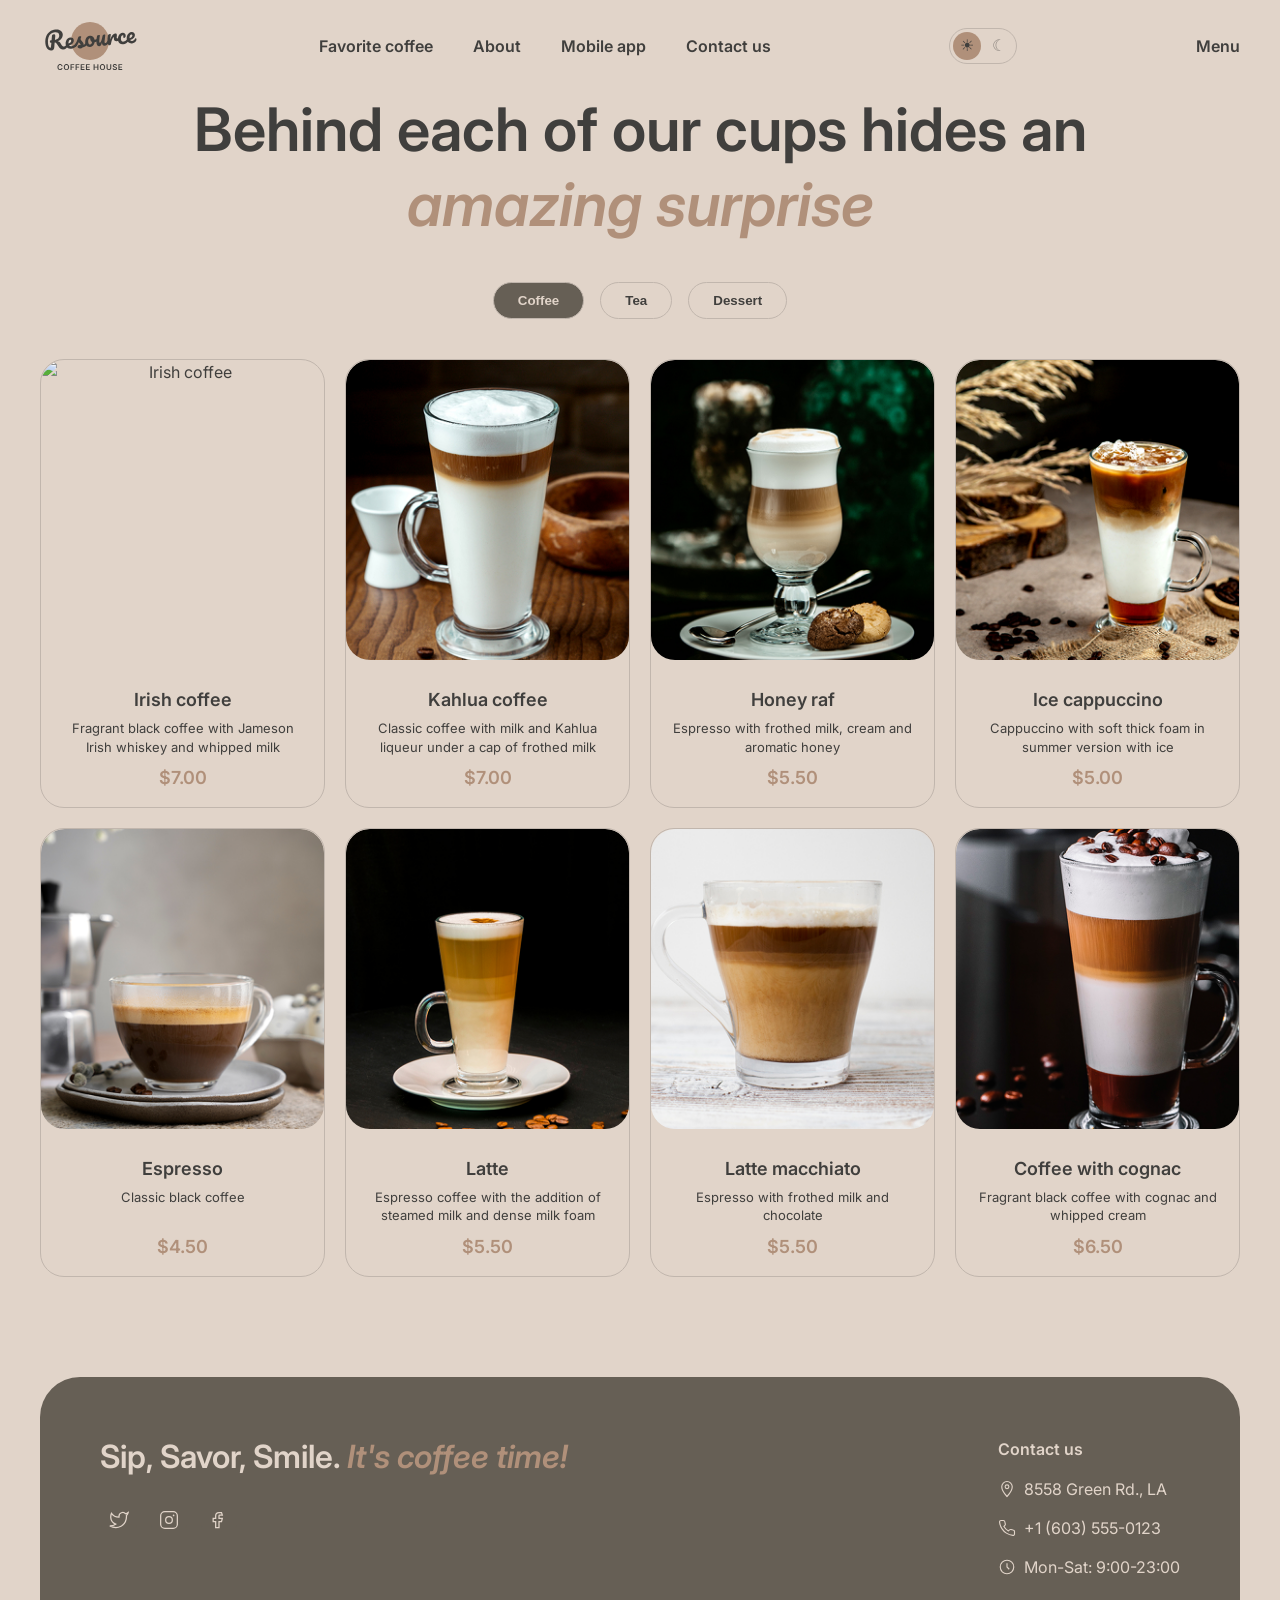
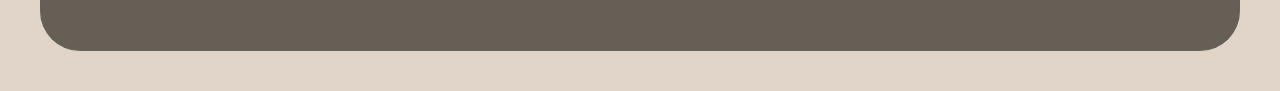
==== menu.html @ 2960105a "Merge 592c0f310e61af6509ffc678726baa3308b667ec into b49b0a0f280c17670490dbfba2416ad4f055081c" ====
<!DOCTYPE html>
<html lang="en">

<head>
    <meta charset="UTF-8">
    <meta name="viewport" content="width=device-width, initial-scale=1.0">
    <title>Coffee House | Menu</title>
    <link rel="preconnect" href="https://fonts.googleapis.com">
    <link rel="preconnect" href="https://fonts.gstatic.com" crossorigin>
    <link href="https://fonts.googleapis.com/css2?family=Inter:ital,wght@0,400;0,600;1,600&display=swap"
        rel="stylesheet">
    <link rel="stylesheet" href="css/style.css">
    <link rel="icon" href="assets/images/logo.svg" type="image/svg+xml">


</head>

<body>
    <header class="header">
    <a class="header__logo" href="index.html">
        <img class="logo logo--light" src="assets/images/logo.svg" alt="Coffee House logo" width="100" height="60">
        <img class="logo logo--dark" src="assets/images/logo-dark.svg" alt="Coffee House logo" width="100" height="60">
    </a>

        <nav class="header__nav" aria-label="Main navigation">
            <ul class="nav-list">
                <li><a href="index.html#favorite-coffee">Favorite coffee</a></li>
                <li><a href="index.html#about">About</a></li>
                <li><a href="index.html#mobile-app">Mobile app</a></li>
                <li><a href="#contact">Contact us</a></li>
            </ul>
        </nav>

    <button class="theme-switch" type="button" aria-label="Toggle theme">
        <span class="theme-switch__icon theme-switch__icon--light">&#9728;</span>
        <span class="theme-switch__icon theme-switch__icon--dark">&#9790;</span>
    </button>

        <a class="header__menu-link" href="menu.html">Menu</a>
        <button class="burger" type="button" aria-label="Open menu" aria-expanded="false">
            <span class="burger__line"></span>
            <span class="burger__line"></span>
        </button>
    </header>

                <main>
                    <section class="catalog">
                        <h1 class="section-title">Behind each of our cups hides an <em>amazing surprise</em></h1>
                
                        <nav class="catalog__categories" aria-label="Menu categories">
                            <ul class="catalog__categories-list">
                                <li><button class="catalog__category-btn catalog__category-btn--active" type="button"
                                        data-category="coffee" aria-pressed="true">Coffee</button></li>
                                <li><button class="catalog__category-btn" type="button" data-category="tea"
                                        aria-pressed="false">Tea</button></li>
                                <li><button class="catalog__category-btn" type="button" data-category="dessert"
                                        aria-pressed="false">Dessert</button></li>
                            </ul>
                        </nav>
                
                        <div class="catalog__grid is-collapsed" data-category="coffee">
                            <article class="catalog__card">
                                <img src="assets/images/bbdb6de375d8a88fd837459b2a22cb87ef45880e.jpg" alt="Irish coffee" width="300" height="300">
                                <div class="catalog__card-body">
                                    <h2 class="catalog__card-name">Irish coffee</h2>
                                    <p class="catalog__card-text">Fragrant black coffee with Jameson Irish whiskey and whipped milk</p>
                                    <p class="catalog__card-price">$7.00</p>
                                </div>
                            </article>
                            <article class="catalog__card">
                                <img src="assets/images/coffee-2.png" alt="Kahlua coffee" width="300" height="300">
                                <div class="catalog__card-body">
                                    <h2 class="catalog__card-name">Kahlua coffee</h2>
                                    <p class="catalog__card-text">Classic coffee with milk and Kahlua liqueur under a cap of frothed
                                        milk</p>
                                    <p class="catalog__card-price">$7.00</p>
                                </div>
                            </article>
                            <article class="catalog__card">
                                <img src="assets/images/coffee-3.png" alt="Honey raf" width="300" height="300">
                                <div class="catalog__card-body">
                                    <h2 class="catalog__card-name">Honey raf</h2>
                                    <p class="catalog__card-text">Espresso with frothed milk, cream and aromatic honey</p>
                                    <p class="catalog__card-price">$5.50</p>
                                </div>
                            </article>
                            <article class="catalog__card">
                                <img src="assets/images/coffee-4.png" alt="Ice cappuccino" width="300" height="300">
                                <div class="catalog__card-body">
                                    <h2 class="catalog__card-name">Ice cappuccino</h2>
                                    <p class="catalog__card-text">Cappuccino with soft thick foam in summer version with ice</p>
                                    <p class="catalog__card-price">$5.00</p>
                                </div>
                            </article>
                            <article class="catalog__card">
                                <img src="assets/images/coffee-5.png" alt="Espresso" width="300" height="300">
                                <div class="catalog__card-body">
                                    <h2 class="catalog__card-name">Espresso</h2>
                                    <p class="catalog__card-text">Classic black coffee</p>
                                    <p class="catalog__card-price">$4.50</p>
                                </div>
                            </article>
                            <article class="catalog__card">
                                <img src="assets/images/coffee-6.png" alt="Latte" width="300" height="300">
                                <div class="catalog__card-body">
                                    <h2 class="catalog__card-name">Latte</h2>
                                    <p class="catalog__card-text">Espresso coffee with the addition of steamed milk and dense milk foam
                                    </p>
                                    <p class="catalog__card-price">$5.50</p>
                                </div>
                            </article>
                            <article class="catalog__card">
                                <img src="assets/images/coffee-7.png" alt="Latte macchiato" width="300" height="300">
                                <div class="catalog__card-body">
                                    <h2 class="catalog__card-name">Latte macchiato</h2>
                                    <p class="catalog__card-text">Espresso with frothed milk and chocolate</p>
                                    <p class="catalog__card-price">$5.50</p>
                                </div>
                            </article>
                            <article class="catalog__card">
                                <img src="assets/images/coffee-8.png" alt="Coffee with cognac" width="300" height="300">
                                <div class="catalog__card-body">
                                    <h2 class="catalog__card-name">Coffee with cognac</h2>
                                    <p class="catalog__card-text">Fragrant black coffee with cognac and whipped cream</p>
                                    <p class="catalog__card-price">$6.50</p>
                                </div>
                            </article>
                        </div>
                
                        <div class="catalog__grid" data-category="tea" hidden>
                            <article class="catalog__card">
                                <img src="assets/images/tea-1.png" alt="Moroccan tea" width="300" height="300" loading="lazy">
                                <div class="catalog__card-body">
                                    <h2 class="catalog__card-name">Moroccan</h2>
                                    <p class="catalog__card-text">Fragrant black tea with the addition of tangerine, cinnamon, honey,
                                        lemon and mint</p>
                                    <p class="catalog__card-price">$4.50</p>
                                </div>
                            </article>
                            <article class="catalog__card">
                                <img src="assets/images/tea-2.png" alt="Ginger tea" width="300" height="300" loading="lazy">
                                <div class="catalog__card-body">
                                    <h2 class="catalog__card-name">Ginger</h2>
                                    <p class="catalog__card-text">Original black tea with fresh ginger, lemon and honey</p>
                                    <p class="catalog__card-price">$5.00</p>
                                </div>
                            </article>
                            <article class="catalog__card">
                                <img src="assets/images/tea-3.png" alt="Cranberry tea" width="300" height="300" loading="lazy">
                                <div class="catalog__card-body">
                                    <h2 class="catalog__card-name">Cranberry</h2>
                                    <p class="catalog__card-text">Invigorating black tea with cranberry and honey</p>
                                    <p class="catalog__card-price">$5.00</p>
                                </div>
                            </article>
                            <article class="catalog__card">
                                <img src="assets/images/tea-4.png" alt="Sea buckthorn tea" width="300" height="300" loading="lazy">
                                <div class="catalog__card-body">
                                    <h2 class="catalog__card-name">Sea buckthorn</h2>
                                    <p class="catalog__card-text">Toning sweet black tea with sea buckthorn, fresh thyme and cinnamon
                                    </p>
                                    <p class="catalog__card-price">$5.50</p>
                                </div>
                            </article>
                        </div>
                
                        <div class="catalog__grid is-collapsed" data-category="dessert" hidden>
                            <article class="catalog__card">
                                <img src="assets/images/dessert-1.png" alt="Marble cheesecake" width="300" height="300"
                                    loading="lazy">
                                <div class="catalog__card-body">
                                    <h2 class="catalog__card-name">Marble cheesecake</h2>
                                    <p class="catalog__card-text">Philadelphia cheese with lemon zest on a light sponge cake and red
                                        currant jam</p>
                                    <p class="catalog__card-price">$3.50</p>
                                </div>
                            </article>
                            <article class="catalog__card">
                                <img src="assets/images/dessert-2.png" alt="Red velvet cake" width="300" height="300"
                                    loading="lazy">
                                <div class="catalog__card-body">
                                    <h2 class="catalog__card-name">Red velvet</h2>
                                    <p class="catalog__card-text">Layer cake with cream cheese frosting</p>
                                    <p class="catalog__card-price">$4.00</p>
                                </div>
                            </article>
                            <article class="catalog__card">
                                <img src="assets/images/dessert-3.png" alt="Cheesecakes with berries" width="300" height="300"
                                    loading="lazy">
                                <div class="catalog__card-body">
                                    <h2 class="catalog__card-name">Cheesecakes</h2>
                                    <p class="catalog__card-text">Soft cottage cheese pancakes with sour cream and fresh berries and
                                        sprinkled with powdered sugar</p>
                                    <p class="catalog__card-price">$4.50</p>
                                </div>
                            </article>
                            <article class="catalog__card">
                                <img src="assets/images/dessert-4.png" alt="Creme brulee" width="300" height="300" loading="lazy">
                                <div class="catalog__card-body">
                                    <h2 class="catalog__card-name">Creme brulee</h2>
                                    <p class="catalog__card-text">Delicate creamy dessert in a caramel basket with wild berries</p>
                                    <p class="catalog__card-price">$4.00</p>
                                </div>
                            </article>
                            <article class="catalog__card">
                                <img src="assets/images/dessert-5.png" alt="Pancakes with strawberries" width="300" height="300"
                                    loading="lazy">
                                <div class="catalog__card-body">
                                    <h2 class="catalog__card-name">Pancakes</h2>
                                    <p class="catalog__card-text">Tender pancakes with strawberry jam and fresh strawberries</p>
                                    <p class="catalog__card-price">$4.50</p>
                                </div>
                            </article>
                            <article class="catalog__card">
                                <img src="assets/images/dessert-6.png" alt="Honey cake" width="300" height="300" loading="lazy">
                                <div class="catalog__card-body">
                                    <h2 class="catalog__card-name">Honey cake</h2>
                                    <p class="catalog__card-text">Classic honey cake with delicate custard</p>
                                    <p class="catalog__card-price">$4.50</p>
                                </div>
                            </article>
                            <article class="catalog__card">
                                <img src="assets/images/dessert-7.png" alt="Chocolate cake" width="300" height="300"
                                    loading="lazy">
                                <div class="catalog__card-body">
                                    <h2 class="catalog__card-name">Chocolate cake</h2>
                                    <p class="catalog__card-text">Cake with hot chocolate filling and nuts with dried apricots</p>
                                    <p class="catalog__card-price">$5.50</p>
                                </div>
                            </article>
                            <article class="catalog__card">
                                <img src="assets/images/dessert-8.png" alt="Black forest cake" width="300" height="300"
                                    loading="lazy">
                                <div class="catalog__card-body">
                                    <h2 class="catalog__card-name">Black forest</h2>
                                    <p class="catalog__card-text">A combination of thin sponge cake with cherry jam and light chocolate
                                        mousse</p>
                                    <p class="catalog__card-price">$6.50</p>
                                </div>
                            </article>
                        </div>
                
                        <button class="catalog__more" type="button" aria-label="Load more">
                            <svg width="20" height="20" viewBox="0 0 24 24" fill="none" stroke="currentColor" stroke-width="1.5"
                                stroke-linecap="round" stroke-linejoin="round" aria-hidden="true">
                                <path d="M20 12a8 8 0 1 1-2.6-5.9" />
                                <path d="M20 4v5h-5" />
                            </svg>
                        </button>
                    </section>
                </main>
            <footer class="footer" id="contact">
                <div class="footer__slogan">
                    <p class="footer__title">Sip, Savor, Smile. <em>It's coffee time!</em></p>
                    <ul class="footer__socials">
                        <li>
                            <a href="https://twitter.com" target="_blank" rel="noopener" aria-label="Twitter">
                                <svg width="20" height="20" viewBox="0 0 24 24" fill="none" stroke="currentColor" stroke-width="1.5"
                                    aria-hidden="true">
                                    <path
                                        d="M23 3a10.9 10.9 0 0 1-3.14 1.53 4.48 4.48 0 0 0-7.86 3v1A10.66 10.66 0 0 1 3 4s-4 9 5 13a11.64 11.64 0 0 1-7 2c9 5 20 0 20-11.5a4.5 4.5 0 0 0-.08-.83A7.72 7.72 0 0 0 23 3z" />
                                </svg>
                            </a>
                        </li>
                        <li>
                            <a href="https://instagram.com" target="_blank" rel="noopener" aria-label="Instagram">
                                <svg width="20" height="20" viewBox="0 0 24 24" fill="none" stroke="currentColor" stroke-width="1.5"
                                    aria-hidden="true">
                                    <rect x="2" y="2" width="20" height="20" rx="5" />
                                    <circle cx="12" cy="12" r="4" />
                                    <circle cx="17.5" cy="6.5" r="1" fill="currentColor" stroke="none" />
                                </svg>
                            </a>
                        </li>
                        <li>
                            <a href="https://facebook.com" target="_blank" rel="noopener" aria-label="Facebook">
                                <svg width="20" height="20" viewBox="0 0 24 24" fill="none" stroke="currentColor" stroke-width="1.5"
                                    aria-hidden="true">
                                    <path d="M15 3h-3a4 4 0 0 0-4 4v3H5v4h3v7h4v-7h3l1-4h-4V7a1 1 0 0 1 1-1h3z" />
                                </svg>
                            </a>
                        </li>
                    </ul>
                </div>
                <div class="footer__contacts">
                    <h2 class="footer__heading">Contact us</h2>
                    <ul>
                        <li>
                            <a href="https://maps.google.com/?q=8558+Green+Rd,+LA" target="_blank" rel="noopener">
                                <svg width="18" height="18" viewBox="0 0 24 24" fill="none" stroke="currentColor" stroke-width="1.5"
                                    aria-hidden="true">
                                    <path d="M12 22s7-7.5 7-13a7 7 0 0 0-14 0c0 5.5 7 13 7 13z" />
                                    <circle cx="12" cy="9" r="2.5" />
                                </svg>
                                8558 Green Rd., LA
                            </a>
                        </li>
                        <li>
                            <a href="tel:+16035550123">
                                <svg width="18" height="18" viewBox="0 0 24 24" fill="none" stroke="currentColor" stroke-width="1.5"
                                    aria-hidden="true">
                                    <path
                                        d="M22 16.9v3a2 2 0 0 1-2.2 2 19.8 19.8 0 0 1-8.6-3.1 19.5 19.5 0 0 1-6-6 19.8 19.8 0 0 1-3.1-8.6A2 2 0 0 1 4.1 2h3a2 2 0 0 1 2 1.7c.1.9.3 1.8.6 2.7a2 2 0 0 1-.5 2.1L7.9 9.9a16 16 0 0 0 6 6l1.4-1.3a2 2 0 0 1 2.1-.5c.9.3 1.8.5 2.7.6a2 2 0 0 1 1.9 2.2z" />
                                </svg>
                                +1 (603) 555-0123
                            </a>
                        </li>
                        <li class="footer__hours">
                            <svg width="18" height="18" viewBox="0 0 24 24" fill="none" stroke="currentColor" stroke-width="1.5"
                                aria-hidden="true">
                                <circle cx="12" cy="12" r="9" />
                                <path d="M12 7v5l3 3" />
                            </svg>
                            Mon-Sat: 9:00-23:00
                        </li>
                    </ul>
                </div>
            </footer>
        
    <script src="js/script.js"></script>
</body>

</html>
---- css/style.css ----
:root {
    --color-text-primary: #403f3d;
    --color-text-inverse: #e1d4c9;
    --color-text-accent: #b0907a;

    --color-bg-page: #e1d4c9;
    --color-bg-container: #665f55;
    --color-bg-overlay: rgba(64, 63, 61, 0.8);

    --color-border-primary: #c1b6ad;
    --color-border-inverse: #665f55;
}

[data-theme="dark"] {
    --color-text-primary: #e1d4c9;
    --color-text-inverse: #e1d4c9;
    --color-text-accent: #b0907a;

    --color-bg-page: #292826;
    --color-bg-container: #403f3d;
    --color-bg-overlay: rgba(41, 40, 38, 0.8);

    --color-border-primary: #665f55;
    --color-border-inverse: #c1b6ad;
}

html {
    scroll-behavior: smooth;
}

* {
    transition: background-color 0.3s ease, color 0.3s ease, border-color 0.3s ease;
}

body {
    margin: 0;
    background-color: var(--color-bg-page);
    color: var(--color-text-primary);
    font-family: "Inter", sans-serif;
    font-size: 16px;
    font-weight: 400;
    line-height: 1.5;
}
img {
    display: block;
    max-width: 100%;
}

a {
    color: inherit;
    text-decoration: none;
}

ul {
    margin: 0;
    padding: 0;
    list-style: none;
}

.header {
    display: flex;
    align-items: center;
    justify-content: space-between;
    gap: 24px;
    padding: 16px 40px;
}

.nav-list {
    display: flex;
    gap: 40px;
}

.nav-list a,
.header__menu-link {
    font-weight: 600;
    line-height: 1.5;
}

.nav-list a:hover,
.header__menu-link:hover {
    color: var(--color-text-accent);
}

.theme-switch {
    display: flex;
    align-items: center;
    gap: 4px;
    height: 36px;
    padding: 3px;
    border: 1px solid var(--color-border-primary);
    border-radius: 40px;
    background: transparent;
    color: var(--color-text-primary);
    cursor: pointer;
}

.theme-switch__icon {
    display: flex;
    align-items: center;
    justify-content: center;
    width: 28px;
    height: 28px;
    border-radius: 50%;
    font-size: 16px;
    line-height: 1;
    opacity: 0.5;
}

:root:not([data-theme="dark"]) .theme-switch__icon--light,
[data-theme="dark"] .theme-switch__icon--dark {
    background-color: var(--color-text-accent);
    opacity: 1;
}

.logo--dark {
    display: none;
}

[data-theme="dark"] .logo--light {
    display: none;
}

[data-theme="dark"] .logo--dark {
    display: block;
}

main {
    padding: 0 40px;
}

section {
    margin-bottom: 100px;
}

em {
    font-style: italic;
    color: var(--color-text-accent);
}

.button {
    display: inline-flex;
    padding: 12px 32px;
    border: 1px solid var(--color-bg-container);
    border-radius: 40px;
    background-color: var(--color-bg-container);
    color: var(--color-text-inverse);
    font-weight: 600;
}

.section-title {
    margin: 0 0 40px;
    font-size: 60px;
    font-weight: 600;
    line-height: 1.25;
    text-align: center;
}

.hero {
    display: flex;
    flex-direction: column;
    align-items: flex-start;
    gap: 24px;
    padding: 120px 60px;
    border-radius: 40px;
    background: linear-gradient(rgba(41, 40, 38, 0.5), rgba(41, 40, 38, 0.5)),
        url("../assets/images/img-hero.jpg") center / cover;
    color: var(--color-text-inverse);
}

.hero__title {
    max-width: 640px;
    margin: 0;
    font-size: 72px;
    font-weight: 600;
    line-height: 1.05;
}

.hero__text {
    max-width: 560px;
    margin: 0;
}

.slider {
    display: flex;
    align-items: center;
    justify-content: space-between;
}

.slider__slide {
    display: flex;
    flex-direction: column;
    align-items: center;
    gap: 12px;
    max-width: 420px;
    text-align: center;
}

.slider__slide img {
    width: 300px;
    height: auto;
}

.slider__name {
    margin: 0;
    font-size: 24px;
    font-weight: 600;
}

.slider__text,
.slider__price {
    margin: 0;
}

.slider__price {
    font-weight: 600;
}

.slider__btn {
    width: 48px;
    height: 48px;
    border: 1px solid var(--color-border-inverse);
    border-radius: 50%;
    background: transparent;
    color: inherit;
    font-size: 24px;
    cursor: pointer;
}

.slider__dots {
    display: flex;
    justify-content: center;
    gap: 8px;
    margin-top: 24px;
}

.slider__dot {
    width: 40px;
    height: 4px;
    background-color: var(--color-border-primary);
}

.slider__dot--active {
    background-color: var(--color-border-inverse);
}

.about__title {
    margin: 0 0 40px;
    font-size: 40px;
    font-weight: 600;
    line-height: 1.25;
}

.about__gallery {
    display: grid;
    grid-template-columns: repeat(2, 1fr);
    gap: 20px;
}

.about__gallery img {
    width: 100%;
    height: 300px;
    border-radius: 24px;
    object-fit: cover;
}

.app {
    display: flex;
    align-items: center;
    justify-content: space-between;
    gap: 40px;
}

.app__title {
    margin: 0 0 24px;
    font-size: 60px;
    font-weight: 600;
    line-height: 1.25;
}

.app__text {
    margin: 0 0 24px;
}

.app__buttons {
    display: flex;
    gap: 16px;
}

.app__image {
    width: 50%;
    max-width: 500px;
    height: auto;
}

.footer {
    display: flex;
    justify-content: space-between;
    gap: 40px;
    margin: 0 40px 40px;
    padding: 60px;
    border-radius: 40px;
    background-color: var(--color-bg-container);
    color: var(--color-text-inverse);
}

.footer__title {
    margin: 0;
    font-size: 32px;
    font-weight: 600;
    line-height: 1.25;
}

.footer__heading {
    margin: 0 0 16px;
    font-size: 16px;
    font-weight: 600;
}

.footer li {
    margin-bottom: 8px;
}
.catalog__categories-list {
    display: flex;
    gap: 16px;
    margin-bottom: 40px;
    justify-content: center;
}

.catalog__category-btn {
    padding: 10px 24px;
    border: 1px solid var(--color-border-primary);
    border-radius: 40px;
    background: transparent;
    color: inherit;
    font-weight: 600;
    cursor: pointer;
}

.catalog__category-btn--active {
    background-color: var(--color-bg-container);
    color: var(--color-text-inverse);
}

.catalog__grid {
    display: grid;
    grid-template-columns: repeat(3, 1fr);
    gap: 24px;
}

.catalog__card {
    text-align: center;
}

.catalog__card img {
    border-radius: 24px;
    margin: 0 auto 12px;
}

.catalog__card-name {
    margin: 0 0 8px;
    font-size: 20px;
    font-weight: 600;
}

.catalog__card-price {
    margin: 0;
    font-weight: 600;
    color: var(--color-text-accent);
}

.burger {
    display: none;
    flex-direction: column;
    justify-content: center;
    gap: 8px;
    width: 44px;
    height: 44px;
    padding: 10px;
    border: none;
    background: transparent;
    cursor: pointer;
}

.burger__line {
    display: block;
    height: 2px;
    border-radius: 2px;
    background-color: var(--color-text-primary);
}

.catalog .section-title {
    max-width: 900px;
    margin: 0 auto 40px;
}

.catalog__category-btn {
    transition: background-color 0.3s ease, color 0.3s ease, border-color 0.3s ease;
}

.catalog__category-btn:hover {
    border-color: var(--color-text-accent);
    color: var(--color-text-accent);
}

.catalog__category-btn--active:hover {
    color: var(--color-text-inverse);
}

.catalog__grid {
    display: grid;
    grid-template-columns: repeat(4, 1fr);
    gap: 20px;
}

.catalog__grid[hidden] {
    display: none;
}

.catalog__card {
    display: flex;
    flex-direction: column;
    overflow: hidden;
    border: 1px solid var(--color-border-primary);
    border-radius: 24px;
    transition: border-color 0.3s ease;
}

.catalog__card:hover {
    border-color: var(--color-text-accent);
}

.catalog__card img {
    width: 100%;
    aspect-ratio: 1 / 1;
    object-fit: cover;
    border-radius: 24px;
    transition: transform 0.3s ease;
}

.catalog__card:hover img {
    transform: scale(1.05);
}

.catalog__card-body {
    display: flex;
    flex: 1;
    flex-direction: column;
    gap: 8px;
    padding: 16px;
}

.catalog__card-name {
    margin: 0;
    font-size: 18px;
    font-weight: 600;
    line-height: 1.3;
}

.catalog__card-text {
    flex: 1;
    margin: 0;
    font-size: 13px;
    line-height: 1.4;
}

.catalog__card-price {
    margin: 0;
    font-size: 18px;
    font-weight: 600;
}

.catalog__more {
    display: none;
    align-items: center;
    justify-content: center;
    width: 44px;
    height: 44px;
    margin: 32px auto 0;
    border: 1px solid var(--color-border-primary);
    border-radius: 50%;
    background: transparent;
    color: inherit;
    cursor: pointer;
    transition: background-color 0.3s ease, color 0.3s ease, border-color 0.3s ease;
}

.catalog__more:hover {
    background-color: var(--color-bg-container);
    color: var(--color-text-inverse);
}

.button:hover {
    border-color: var(--color-text-accent);
    background-color: var(--color-text-accent);
    color: #292826;
}

.slider__btn:hover {
    background-color: var(--color-bg-container);
    color: var(--color-text-inverse);
}

.theme-switch:hover {
    border-color: var(--color-text-accent);
}

.burger:hover .burger__line {
    background-color: var(--color-text-accent);
}

.footer a:hover {
    color: var(--color-text-accent);
}

.about__gallery img {
    transition: filter 0.3s ease;
}

.about__gallery img:hover {
    filter: brightness(1.1);
}

a:focus-visible,
button:focus-visible {
    outline: 2px solid var(--color-text-accent);
    outline-offset: 2px;
}

@media (max-width: 1024px) {
     .header {
        padding: 16px 24px;
    }
    .nav-list {
        gap: 24px;
    }
    main {
        padding: 0 24px;
    }
    .hero {
        padding: 80px 32px;
    }
    .hero__title {
        font-size: 48px;
    }
    .slider {
        flex-wrap: wrap;
        justify-content: center;
    }
    .about__gallery {
        grid-template-columns: 1fr;
    }
    .app {
        flex-direction: column;
        text-align: center;
    }
    .app__image {
        width: 100%;
    }
    .footer {
        flex-direction: column;
        margin: 0 24px 24px;
        padding: 40px;
    }
    .catalog__grid {
        grid-template-columns: repeat(2, 1fr);
    }
}

@media (max-width: 768px) {
    .header__nav,
    .header__menu-link {
        display: none;
    }
    .theme-switch {
        margin-left: auto;
    }
    .burger {
        display: flex;
    }
}

@media (max-width: 480px) {
    .header {
        justify-content: space-between;
    }
    .hero__title {
        font-size: 32px;
    }
    .section-title {
        font-size: 36px;
    }
    .about__title {
        font-size: 28px;
    }
    .app__title {
        font-size: 36px;
    }
    .app__buttons {
        flex-direction: column;
    }
    .catalog__grid {
        grid-template-columns: 1fr;
    }
    .catalog__categories-list {
        flex-wrap: wrap;
    }
}

@media (max-width: 900px) {
    .catalog__grid {
        grid-template-columns: repeat(2, 1fr);
    }
}

@media (max-width: 768px) {
    .catalog__grid.is-collapsed .catalog__card:nth-child(n + 5) {
        display: none;
    }
    .catalog__more:not([hidden]) {
        display: flex;
    }
}

@media (max-width: 480px) {
    .catalog__grid {
        grid-template-columns: 1fr;
    }
}

.footer li {
    margin-bottom: 12px;
}

.footer a {
    display: inline-flex;
    align-items: center;
    gap: 8px;
}

.footer__hours {
    display: flex;
    align-items: center;
    gap: 8px;
}

.footer__socials {
    display: flex;
    gap: 12px;
    margin-top: 24px;
}

.footer__socials a {
    display: flex;
    align-items: center;
    justify-content: center;
    width: 36px;
    height: 36px;
    border: 1px solid var(--color-border-inverse);
    border-radius: 50%;
}

.footer__socials a:hover {
    border-color: var(--color-text-accent);
    color: var(--color-text-accent);
}
.footer a:hover {
    color: var(--color-text-accent);
}
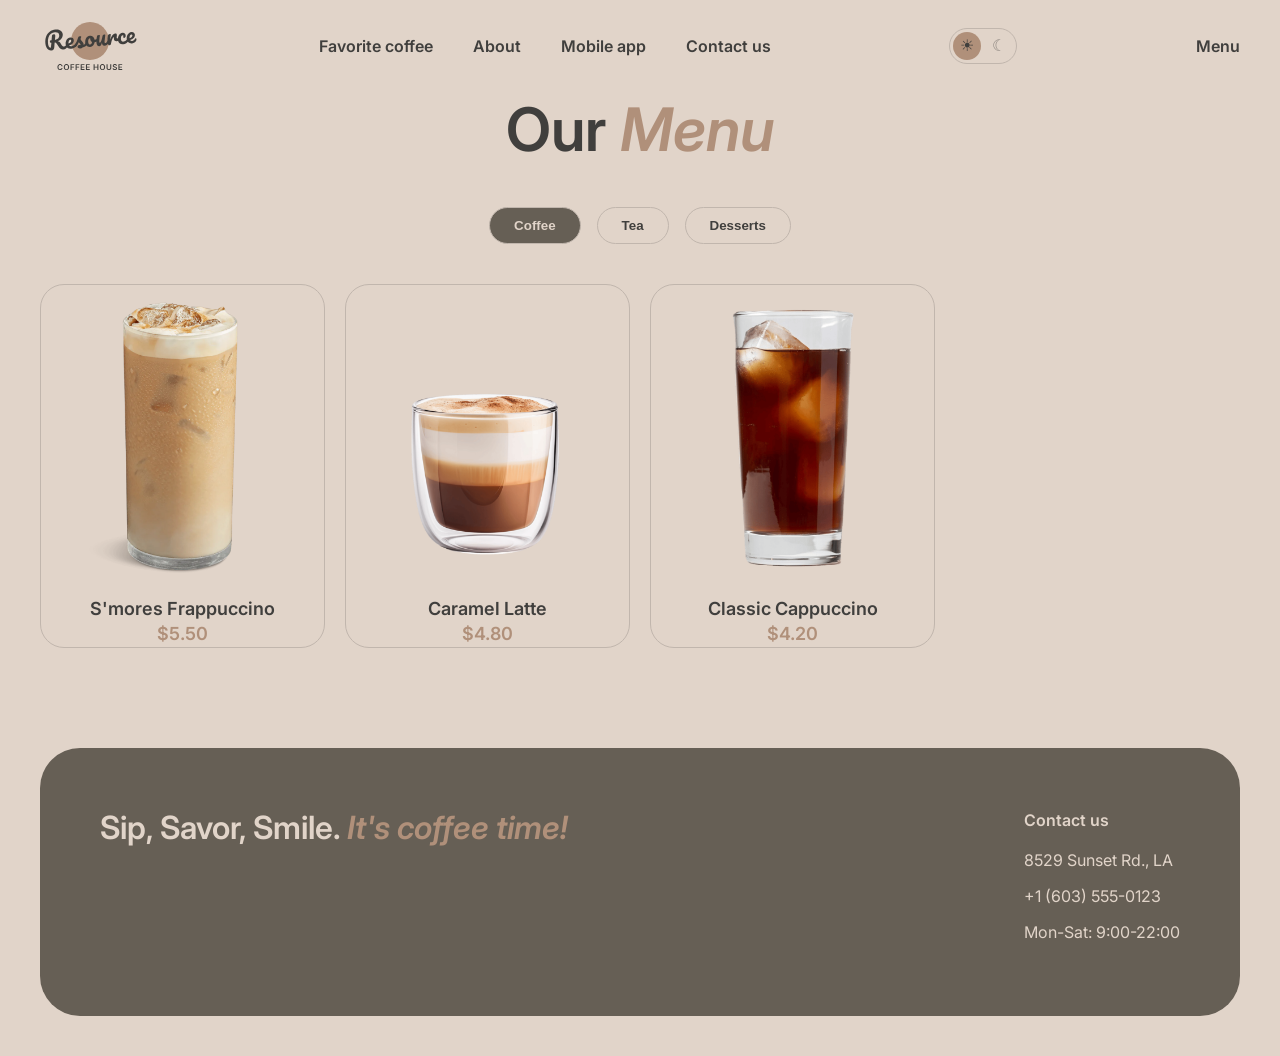
==== commit e62bc646: "fix: correct heading hierarchy and remove duplicate script" ====
--- a/menu.html
+++ b/menu.html
@@ -27,7 +27,7 @@
                 <li><a href="index.html#favorite-coffee">Favorite coffee</a></li>
                 <li><a href="index.html#about">About</a></li>
                 <li><a href="index.html#mobile-app">Mobile app</a></li>
-                <li><a href="#contact">Contact us</a></li>
+                <li><a href="index.html#contact">Contact us</a></li>
             </ul>
         </nav>
 
@@ -37,285 +37,54 @@
     </button>
 
         <a class="header__menu-link" href="menu.html">Menu</a>
-        <button class="burger" type="button" aria-label="Open menu" aria-expanded="false">
-            <span class="burger__line"></span>
-            <span class="burger__line"></span>
-        </button>
     </header>
 
-                <main>
-                    <section class="catalog">
-                        <h1 class="section-title">Behind each of our cups hides an <em>amazing surprise</em></h1>
-                
-                        <nav class="catalog__categories" aria-label="Menu categories">
-                            <ul class="catalog__categories-list">
-                                <li><button class="catalog__category-btn catalog__category-btn--active" type="button"
-                                        data-category="coffee" aria-pressed="true">Coffee</button></li>
-                                <li><button class="catalog__category-btn" type="button" data-category="tea"
-                                        aria-pressed="false">Tea</button></li>
-                                <li><button class="catalog__category-btn" type="button" data-category="dessert"
-                                        aria-pressed="false">Dessert</button></li>
-                            </ul>
-                        </nav>
-                
-                        <div class="catalog__grid is-collapsed" data-category="coffee">
-                            <article class="catalog__card">
-                                <img src="assets/images/bbdb6de375d8a88fd837459b2a22cb87ef45880e.jpg" alt="Irish coffee" width="300" height="300">
-                                <div class="catalog__card-body">
-                                    <h2 class="catalog__card-name">Irish coffee</h2>
-                                    <p class="catalog__card-text">Fragrant black coffee with Jameson Irish whiskey and whipped milk</p>
-                                    <p class="catalog__card-price">$7.00</p>
-                                </div>
-                            </article>
-                            <article class="catalog__card">
-                                <img src="assets/images/coffee-2.png" alt="Kahlua coffee" width="300" height="300">
-                                <div class="catalog__card-body">
-                                    <h2 class="catalog__card-name">Kahlua coffee</h2>
-                                    <p class="catalog__card-text">Classic coffee with milk and Kahlua liqueur under a cap of frothed
-                                        milk</p>
-                                    <p class="catalog__card-price">$7.00</p>
-                                </div>
-                            </article>
-                            <article class="catalog__card">
-                                <img src="assets/images/coffee-3.png" alt="Honey raf" width="300" height="300">
-                                <div class="catalog__card-body">
-                                    <h2 class="catalog__card-name">Honey raf</h2>
-                                    <p class="catalog__card-text">Espresso with frothed milk, cream and aromatic honey</p>
-                                    <p class="catalog__card-price">$5.50</p>
-                                </div>
-                            </article>
-                            <article class="catalog__card">
-                                <img src="assets/images/coffee-4.png" alt="Ice cappuccino" width="300" height="300">
-                                <div class="catalog__card-body">
-                                    <h2 class="catalog__card-name">Ice cappuccino</h2>
-                                    <p class="catalog__card-text">Cappuccino with soft thick foam in summer version with ice</p>
-                                    <p class="catalog__card-price">$5.00</p>
-                                </div>
-                            </article>
-                            <article class="catalog__card">
-                                <img src="assets/images/coffee-5.png" alt="Espresso" width="300" height="300">
-                                <div class="catalog__card-body">
-                                    <h2 class="catalog__card-name">Espresso</h2>
-                                    <p class="catalog__card-text">Classic black coffee</p>
-                                    <p class="catalog__card-price">$4.50</p>
-                                </div>
-                            </article>
-                            <article class="catalog__card">
-                                <img src="assets/images/coffee-6.png" alt="Latte" width="300" height="300">
-                                <div class="catalog__card-body">
-                                    <h2 class="catalog__card-name">Latte</h2>
-                                    <p class="catalog__card-text">Espresso coffee with the addition of steamed milk and dense milk foam
-                                    </p>
-                                    <p class="catalog__card-price">$5.50</p>
-                                </div>
-                            </article>
-                            <article class="catalog__card">
-                                <img src="assets/images/coffee-7.png" alt="Latte macchiato" width="300" height="300">
-                                <div class="catalog__card-body">
-                                    <h2 class="catalog__card-name">Latte macchiato</h2>
-                                    <p class="catalog__card-text">Espresso with frothed milk and chocolate</p>
-                                    <p class="catalog__card-price">$5.50</p>
-                                </div>
-                            </article>
-                            <article class="catalog__card">
-                                <img src="assets/images/coffee-8.png" alt="Coffee with cognac" width="300" height="300">
-                                <div class="catalog__card-body">
-                                    <h2 class="catalog__card-name">Coffee with cognac</h2>
-                                    <p class="catalog__card-text">Fragrant black coffee with cognac and whipped cream</p>
-                                    <p class="catalog__card-price">$6.50</p>
-                                </div>
-                            </article>
-                        </div>
-                
-                        <div class="catalog__grid" data-category="tea" hidden>
-                            <article class="catalog__card">
-                                <img src="assets/images/tea-1.png" alt="Moroccan tea" width="300" height="300" loading="lazy">
-                                <div class="catalog__card-body">
-                                    <h2 class="catalog__card-name">Moroccan</h2>
-                                    <p class="catalog__card-text">Fragrant black tea with the addition of tangerine, cinnamon, honey,
-                                        lemon and mint</p>
-                                    <p class="catalog__card-price">$4.50</p>
-                                </div>
-                            </article>
-                            <article class="catalog__card">
-                                <img src="assets/images/tea-2.png" alt="Ginger tea" width="300" height="300" loading="lazy">
-                                <div class="catalog__card-body">
-                                    <h2 class="catalog__card-name">Ginger</h2>
-                                    <p class="catalog__card-text">Original black tea with fresh ginger, lemon and honey</p>
-                                    <p class="catalog__card-price">$5.00</p>
-                                </div>
-                            </article>
-                            <article class="catalog__card">
-                                <img src="assets/images/tea-3.png" alt="Cranberry tea" width="300" height="300" loading="lazy">
-                                <div class="catalog__card-body">
-                                    <h2 class="catalog__card-name">Cranberry</h2>
-                                    <p class="catalog__card-text">Invigorating black tea with cranberry and honey</p>
-                                    <p class="catalog__card-price">$5.00</p>
-                                </div>
-                            </article>
-                            <article class="catalog__card">
-                                <img src="assets/images/tea-4.png" alt="Sea buckthorn tea" width="300" height="300" loading="lazy">
-                                <div class="catalog__card-body">
-                                    <h2 class="catalog__card-name">Sea buckthorn</h2>
-                                    <p class="catalog__card-text">Toning sweet black tea with sea buckthorn, fresh thyme and cinnamon
-                                    </p>
-                                    <p class="catalog__card-price">$5.50</p>
-                                </div>
-                            </article>
-                        </div>
-                
-                        <div class="catalog__grid is-collapsed" data-category="dessert" hidden>
-                            <article class="catalog__card">
-                                <img src="assets/images/dessert-1.png" alt="Marble cheesecake" width="300" height="300"
-                                    loading="lazy">
-                                <div class="catalog__card-body">
-                                    <h2 class="catalog__card-name">Marble cheesecake</h2>
-                                    <p class="catalog__card-text">Philadelphia cheese with lemon zest on a light sponge cake and red
-                                        currant jam</p>
-                                    <p class="catalog__card-price">$3.50</p>
-                                </div>
-                            </article>
-                            <article class="catalog__card">
-                                <img src="assets/images/dessert-2.png" alt="Red velvet cake" width="300" height="300"
-                                    loading="lazy">
-                                <div class="catalog__card-body">
-                                    <h2 class="catalog__card-name">Red velvet</h2>
-                                    <p class="catalog__card-text">Layer cake with cream cheese frosting</p>
-                                    <p class="catalog__card-price">$4.00</p>
-                                </div>
-                            </article>
-                            <article class="catalog__card">
-                                <img src="assets/images/dessert-3.png" alt="Cheesecakes with berries" width="300" height="300"
-                                    loading="lazy">
-                                <div class="catalog__card-body">
-                                    <h2 class="catalog__card-name">Cheesecakes</h2>
-                                    <p class="catalog__card-text">Soft cottage cheese pancakes with sour cream and fresh berries and
-                                        sprinkled with powdered sugar</p>
-                                    <p class="catalog__card-price">$4.50</p>
-                                </div>
-                            </article>
-                            <article class="catalog__card">
-                                <img src="assets/images/dessert-4.png" alt="Creme brulee" width="300" height="300" loading="lazy">
-                                <div class="catalog__card-body">
-                                    <h2 class="catalog__card-name">Creme brulee</h2>
-                                    <p class="catalog__card-text">Delicate creamy dessert in a caramel basket with wild berries</p>
-                                    <p class="catalog__card-price">$4.00</p>
-                                </div>
-                            </article>
-                            <article class="catalog__card">
-                                <img src="assets/images/dessert-5.png" alt="Pancakes with strawberries" width="300" height="300"
-                                    loading="lazy">
-                                <div class="catalog__card-body">
-                                    <h2 class="catalog__card-name">Pancakes</h2>
-                                    <p class="catalog__card-text">Tender pancakes with strawberry jam and fresh strawberries</p>
-                                    <p class="catalog__card-price">$4.50</p>
-                                </div>
-                            </article>
-                            <article class="catalog__card">
-                                <img src="assets/images/dessert-6.png" alt="Honey cake" width="300" height="300" loading="lazy">
-                                <div class="catalog__card-body">
-                                    <h2 class="catalog__card-name">Honey cake</h2>
-                                    <p class="catalog__card-text">Classic honey cake with delicate custard</p>
-                                    <p class="catalog__card-price">$4.50</p>
-                                </div>
-                            </article>
-                            <article class="catalog__card">
-                                <img src="assets/images/dessert-7.png" alt="Chocolate cake" width="300" height="300"
-                                    loading="lazy">
-                                <div class="catalog__card-body">
-                                    <h2 class="catalog__card-name">Chocolate cake</h2>
-                                    <p class="catalog__card-text">Cake with hot chocolate filling and nuts with dried apricots</p>
-                                    <p class="catalog__card-price">$5.50</p>
-                                </div>
-                            </article>
-                            <article class="catalog__card">
-                                <img src="assets/images/dessert-8.png" alt="Black forest cake" width="300" height="300"
-                                    loading="lazy">
-                                <div class="catalog__card-body">
-                                    <h2 class="catalog__card-name">Black forest</h2>
-                                    <p class="catalog__card-text">A combination of thin sponge cake with cherry jam and light chocolate
-                                        mousse</p>
-                                    <p class="catalog__card-price">$6.50</p>
-                                </div>
-                            </article>
-                        </div>
-                
-                        <button class="catalog__more" type="button" aria-label="Load more">
-                            <svg width="20" height="20" viewBox="0 0 24 24" fill="none" stroke="currentColor" stroke-width="1.5"
-                                stroke-linecap="round" stroke-linejoin="round" aria-hidden="true">
-                                <path d="M20 12a8 8 0 1 1-2.6-5.9" />
-                                <path d="M20 4v5h-5" />
-                            </svg>
-                        </button>
-                    </section>
-                </main>
-            <footer class="footer" id="contact">
-                <div class="footer__slogan">
-                    <p class="footer__title">Sip, Savor, Smile. <em>It's coffee time!</em></p>
-                    <ul class="footer__socials">
-                        <li>
-                            <a href="https://twitter.com" target="_blank" rel="noopener" aria-label="Twitter">
-                                <svg width="20" height="20" viewBox="0 0 24 24" fill="none" stroke="currentColor" stroke-width="1.5"
-                                    aria-hidden="true">
-                                    <path
-                                        d="M23 3a10.9 10.9 0 0 1-3.14 1.53 4.48 4.48 0 0 0-7.86 3v1A10.66 10.66 0 0 1 3 4s-4 9 5 13a11.64 11.64 0 0 1-7 2c9 5 20 0 20-11.5a4.5 4.5 0 0 0-.08-.83A7.72 7.72 0 0 0 23 3z" />
-                                </svg>
-                            </a>
+        <main>
+            <section class="catalog">
+                <h1 class="section-title">Our <em>Menu</em></h1>
+        
+                <nav class="catalog__categories" aria-label="Menu categories">
+                    <ul class="catalog__categories-list">
+                        <li><button class="catalog__category-btn catalog__category-btn--active" type="button">Coffee</button>
                         </li>
-                        <li>
-                            <a href="https://instagram.com" target="_blank" rel="noopener" aria-label="Instagram">
-                                <svg width="20" height="20" viewBox="0 0 24 24" fill="none" stroke="currentColor" stroke-width="1.5"
-                                    aria-hidden="true">
-                                    <rect x="2" y="2" width="20" height="20" rx="5" />
-                                    <circle cx="12" cy="12" r="4" />
-                                    <circle cx="17.5" cy="6.5" r="1" fill="currentColor" stroke="none" />
-                                </svg>
-                            </a>
-                        </li>
-                        <li>
-                            <a href="https://facebook.com" target="_blank" rel="noopener" aria-label="Facebook">
-                                <svg width="20" height="20" viewBox="0 0 24 24" fill="none" stroke="currentColor" stroke-width="1.5"
-                                    aria-hidden="true">
-                                    <path d="M15 3h-3a4 4 0 0 0-4 4v3H5v4h3v7h4v-7h3l1-4h-4V7a1 1 0 0 1 1-1h3z" />
-                                </svg>
-                            </a>
-                        </li>
+                        <li><button class="catalog__category-btn" type="button">Tea</button></li>
+                        <li><button class="catalog__category-btn" type="button">Desserts</button></li>
                     </ul>
+                </nav>
+        
+                <div class="catalog__grid">
+                    <article class="catalog__card">
+                        <img src="assets/images/coffee-slider-1.png" alt="S'mores Frappuccino" width="300" height="300">
+                        <h2 class="catalog__card-name">S'mores Frappuccino</h2>
+                        <p class="catalog__card-price">$5.50</p>
+                    </article>
+                    <article class="catalog__card">
+                        <img src="assets/images/coffee-slider-2.png" alt="Caramel Latte" width="300" height="300">
+                        <h2 class="catalog__card-name">Caramel Latte</h2>
+                        <p class="catalog__card-price">$4.80</p>
+                    </article>
+                    <article class="catalog__card">
+                        <img src="assets/images/coffee-slider-3.png" alt="Classic Cappuccino" width="300" height="300">
+                        <h2 class="catalog__card-name">Classic Cappuccino</h2>
+                        <p class="catalog__card-price">$4.20</p>
+                    </article>
                 </div>
-                <div class="footer__contacts">
-                    <h2 class="footer__heading">Contact us</h2>
-                    <ul>
-                        <li>
-                            <a href="https://maps.google.com/?q=8558+Green+Rd,+LA" target="_blank" rel="noopener">
-                                <svg width="18" height="18" viewBox="0 0 24 24" fill="none" stroke="currentColor" stroke-width="1.5"
-                                    aria-hidden="true">
-                                    <path d="M12 22s7-7.5 7-13a7 7 0 0 0-14 0c0 5.5 7 13 7 13z" />
-                                    <circle cx="12" cy="9" r="2.5" />
-                                </svg>
-                                8558 Green Rd., LA
-                            </a>
-                        </li>
-                        <li>
-                            <a href="tel:+16035550123">
-                                <svg width="18" height="18" viewBox="0 0 24 24" fill="none" stroke="currentColor" stroke-width="1.5"
-                                    aria-hidden="true">
-                                    <path
-                                        d="M22 16.9v3a2 2 0 0 1-2.2 2 19.8 19.8 0 0 1-8.6-3.1 19.5 19.5 0 0 1-6-6 19.8 19.8 0 0 1-3.1-8.6A2 2 0 0 1 4.1 2h3a2 2 0 0 1 2 1.7c.1.9.3 1.8.6 2.7a2 2 0 0 1-.5 2.1L7.9 9.9a16 16 0 0 0 6 6l1.4-1.3a2 2 0 0 1 2.1-.5c.9.3 1.8.5 2.7.6a2 2 0 0 1 1.9 2.2z" />
-                                </svg>
-                                +1 (603) 555-0123
-                            </a>
-                        </li>
-                        <li class="footer__hours">
-                            <svg width="18" height="18" viewBox="0 0 24 24" fill="none" stroke="currentColor" stroke-width="1.5"
-                                aria-hidden="true">
-                                <circle cx="12" cy="12" r="9" />
-                                <path d="M12 7v5l3 3" />
-                            </svg>
-                            Mon-Sat: 9:00-23:00
-                        </li>
-                    </ul>
-                </div>
-            </footer>
+            </section>
+        </main>
+
+        <footer class="footer" id="contact">
+            <div class="footer__slogan">
+                <p class="footer__title">Sip, Savor, Smile. <em>It's coffee time!</em></p>
+            </div>
+            <div class="footer__contacts">
+                <h2 class="footer__heading">Contact us</h2>
+                <ul>
+                    <li>8529 Sunset Rd., LA</li>
+                    <li>+1 (603) 555-0123</li>
+                    <li>Mon-Sat: 9:00-22:00</li>
+                </ul>
+            </div>
+        </footer>
         
     <script src="js/script.js"></script>
 </body>
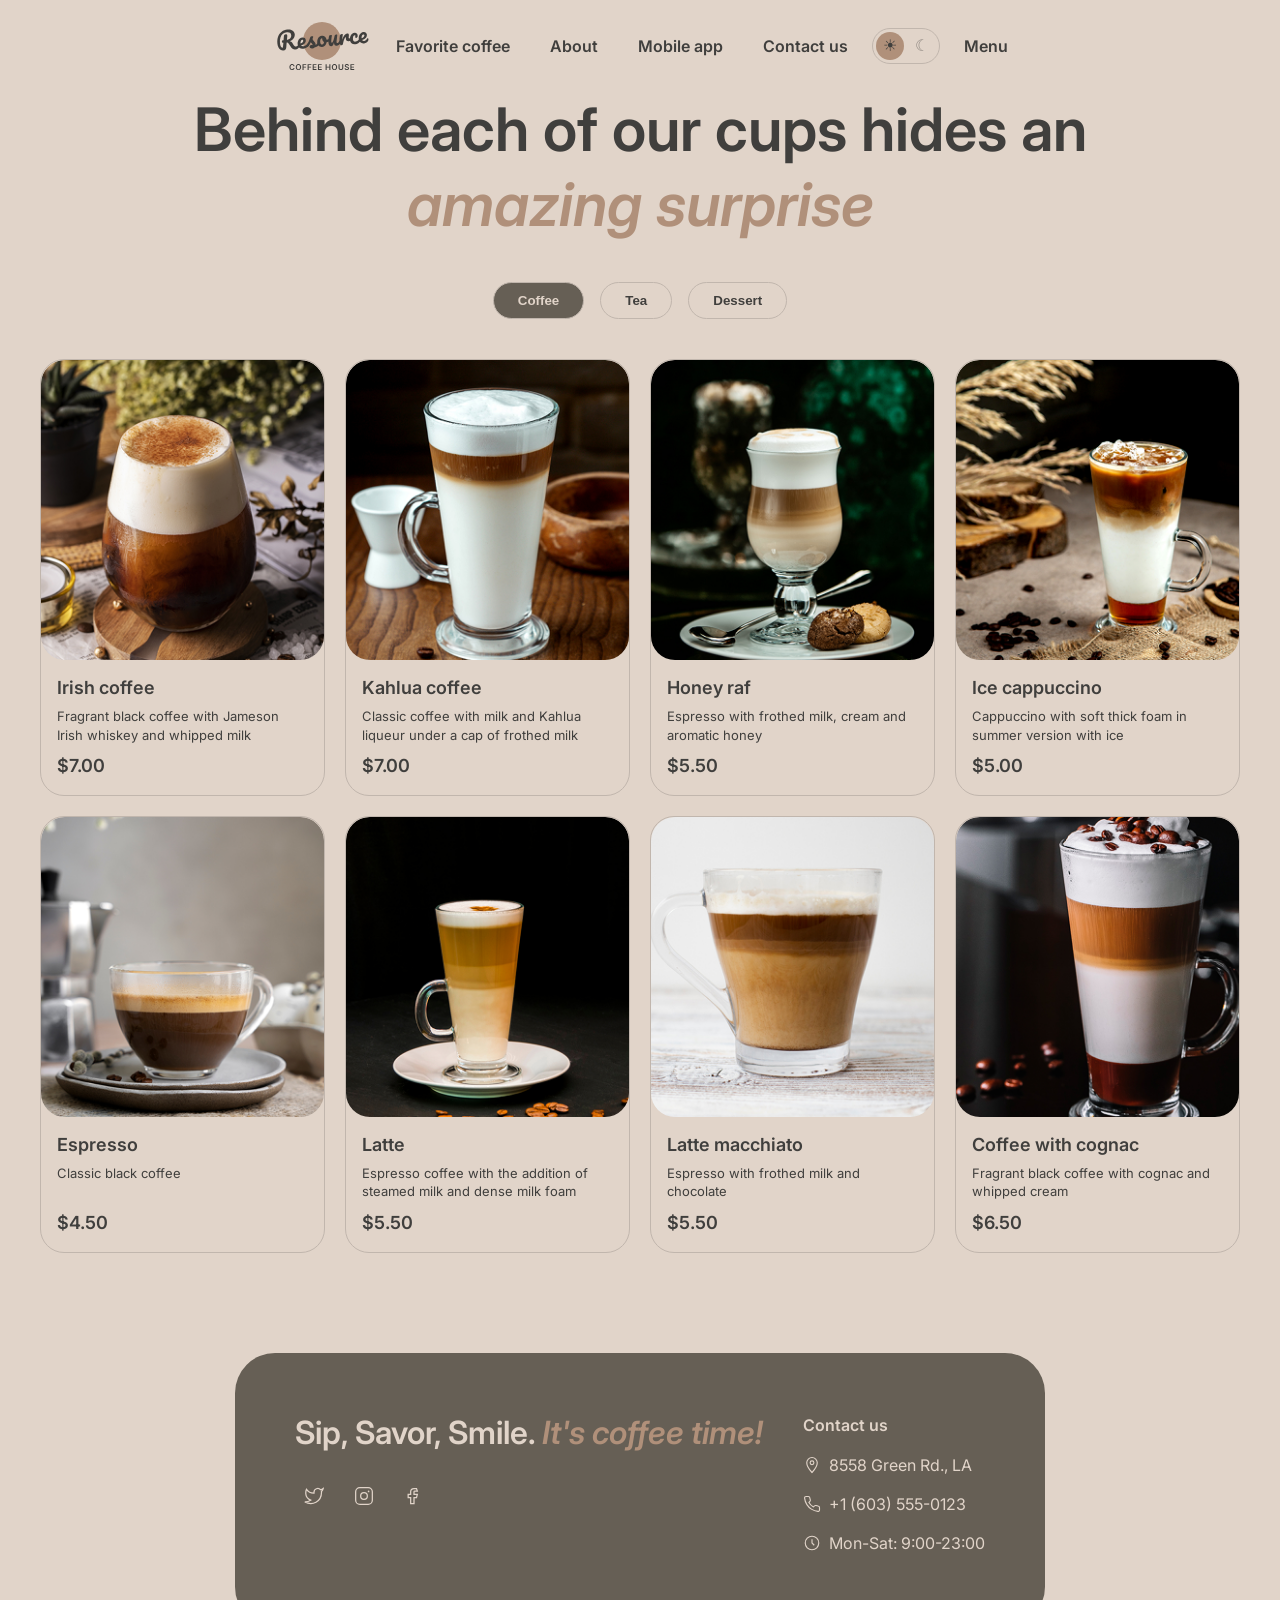
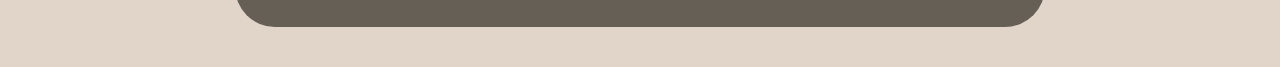
==== commit 9576ea8e: "Merge d438411c4dee9be14157ac729ae7a8486238a024 into 8608cbbd2c664eb66be7b001602cb6370b97be67" ====
--- a/menu.html
+++ b/menu.html
@@ -15,76 +15,308 @@
 
 </head>
 
-<body>
-    <header class="header">
-    <a class="header__logo" href="index.html">
-        <img class="logo logo--light" src="assets/images/logo.svg" alt="Coffee House logo" width="100" height="60">
-        <img class="logo logo--dark" src="assets/images/logo-dark.svg" alt="Coffee House logo" width="100" height="60">
-    </a>
+<body>    <header class="header">
+        <a class="header__logo" href="index.html">
+            <img class="logo logo--light" src="assets/images/logo.svg" alt="Coffee House logo" width="100" height="60">
+            <img class="logo logo--dark" src="assets/images/logo-dark.svg" alt="Coffee House logo" width="100" height="60">
+        </a>
 
         <nav class="header__nav" aria-label="Main navigation">
             <ul class="nav-list">
                 <li><a href="index.html#favorite-coffee">Favorite coffee</a></li>
                 <li><a href="index.html#about">About</a></li>
                 <li><a href="index.html#mobile-app">Mobile app</a></li>
-                <li><a href="index.html#contact">Contact us</a></li>
+                <li><a href="#contact">Contact us</a></li>
+                <li class="nav-list__menu-item"><a href="menu.html">Menu</a></li>
             </ul>
         </nav>
 
-    <button class="theme-switch" type="button" aria-label="Toggle theme">
-        <span class="theme-switch__icon theme-switch__icon--light">&#9728;</span>
-        <span class="theme-switch__icon theme-switch__icon--dark">&#9790;</span>
-    </button>
+        <button class="theme-switch" type="button" aria-label="Toggle theme">
+            <span class="theme-switch__icon theme-switch__icon--light">&#9728;</span>
+            <span class="theme-switch__icon theme-switch__icon--dark">&#9790;</span>
+        </button>
 
         <a class="header__menu-link" href="menu.html">Menu</a>
+
+        <button class="burger" type="button" aria-label="Open menu" aria-expanded="false">
+            <span class="burger__line"></span>
+            <span class="burger__line"></span>
+        </button>
     </header>
 
-        <main>
-            <section class="catalog">
-                <h1 class="section-title">Our <em>Menu</em></h1>
-        
-                <nav class="catalog__categories" aria-label="Menu categories">
-                    <ul class="catalog__categories-list">
-                        <li><button class="catalog__category-btn catalog__category-btn--active" type="button">Coffee</button>
-                        </li>
-                        <li><button class="catalog__category-btn" type="button">Tea</button></li>
-                        <li><button class="catalog__category-btn" type="button">Desserts</button></li>
+                <main>
+                    <section class="catalog">
+                        <h1 class="section-title">Behind each of our cups hides an <em>amazing surprise</em></h1>
+                
+                        <nav class="catalog__categories" aria-label="Menu categories">
+                            <ul class="catalog__categories-list">
+                                <li><button class="catalog__category-btn catalog__category-btn--active" type="button"
+                                        data-category="coffee" aria-pressed="true">Coffee</button></li>
+                                <li><button class="catalog__category-btn" type="button" data-category="tea"
+                                        aria-pressed="false">Tea</button></li>
+                                <li><button class="catalog__category-btn" type="button" data-category="dessert"
+                                        aria-pressed="false">Dessert</button></li>
+                            </ul>
+                        </nav>
+                
+                        <div class="catalog__grid is-collapsed" data-category="coffee">
+                            <article class="catalog__card">
+                                <img src="assets/images/coffee-1.png" alt="Irish coffee" width="300" height="300">
+                                <div class="catalog__card-body">
+                                    <h2 class="catalog__card-name">Irish coffee</h2>
+                                    <p class="catalog__card-text">Fragrant black coffee with Jameson Irish whiskey and whipped milk</p>
+                                    <p class="catalog__card-price">$7.00</p>
+                                </div>
+                            </article>
+                            <article class="catalog__card">
+                                <img src="assets/images/coffee-2.png" alt="Kahlua coffee" width="300" height="300">
+                                <div class="catalog__card-body">
+                                    <h2 class="catalog__card-name">Kahlua coffee</h2>
+                                    <p class="catalog__card-text">Classic coffee with milk and Kahlua liqueur under a cap of frothed
+                                        milk</p>
+                                    <p class="catalog__card-price">$7.00</p>
+                                </div>
+                            </article>
+                            <article class="catalog__card">
+                                <img src="assets/images/coffee-3.png" alt="Honey raf" width="300" height="300">
+                                <div class="catalog__card-body">
+                                    <h2 class="catalog__card-name">Honey raf</h2>
+                                    <p class="catalog__card-text">Espresso with frothed milk, cream and aromatic honey</p>
+                                    <p class="catalog__card-price">$5.50</p>
+                                </div>
+                            </article>
+                            <article class="catalog__card">
+                                <img src="assets/images/coffee-4.png" alt="Ice cappuccino" width="300" height="300">
+                                <div class="catalog__card-body">
+                                    <h2 class="catalog__card-name">Ice cappuccino</h2>
+                                    <p class="catalog__card-text">Cappuccino with soft thick foam in summer version with ice</p>
+                                    <p class="catalog__card-price">$5.00</p>
+                                </div>
+                            </article>
+                            <article class="catalog__card">
+                                <img src="assets/images/coffee-5.png" alt="Espresso" width="300" height="300">
+                                <div class="catalog__card-body">
+                                    <h2 class="catalog__card-name">Espresso</h2>
+                                    <p class="catalog__card-text">Classic black coffee</p>
+                                    <p class="catalog__card-price">$4.50</p>
+                                </div>
+                            </article>
+                            <article class="catalog__card">
+                                <img src="assets/images/coffee-6.png" alt="Latte" width="300" height="300">
+                                <div class="catalog__card-body">
+                                    <h2 class="catalog__card-name">Latte</h2>
+                                    <p class="catalog__card-text">Espresso coffee with the addition of steamed milk and dense milk foam
+                                    </p>
+                                    <p class="catalog__card-price">$5.50</p>
+                                </div>
+                            </article>
+                            <article class="catalog__card">
+                                <img src="assets/images/coffee-7.png" alt="Latte macchiato" width="300" height="300">
+                                <div class="catalog__card-body">
+                                    <h2 class="catalog__card-name">Latte macchiato</h2>
+                                    <p class="catalog__card-text">Espresso with frothed milk and chocolate</p>
+                                    <p class="catalog__card-price">$5.50</p>
+                                </div>
+                            </article>
+                            <article class="catalog__card">
+                                <img src="assets/images/coffee-8.png" alt="Coffee with cognac" width="300" height="300">
+                                <div class="catalog__card-body">
+                                    <h2 class="catalog__card-name">Coffee with cognac</h2>
+                                    <p class="catalog__card-text">Fragrant black coffee with cognac and whipped cream</p>
+                                    <p class="catalog__card-price">$6.50</p>
+                                </div>
+                            </article>
+                        </div>
+                
+                        <div class="catalog__grid" data-category="tea" hidden>
+                            <article class="catalog__card">
+                                <img src="assets/images/tea-1.png" alt="Moroccan tea" width="300" height="300" loading="lazy">
+                                <div class="catalog__card-body">
+                                    <h2 class="catalog__card-name">Moroccan</h2>
+                                    <p class="catalog__card-text">Fragrant black tea with the addition of tangerine, cinnamon, honey,
+                                        lemon and mint</p>
+                                    <p class="catalog__card-price">$4.50</p>
+                                </div>
+                            </article>
+                            <article class="catalog__card">
+                                <img src="assets/images/tea-2.png" alt="Ginger tea" width="300" height="300" loading="lazy">
+                                <div class="catalog__card-body">
+                                    <h2 class="catalog__card-name">Ginger</h2>
+                                    <p class="catalog__card-text">Original black tea with fresh ginger, lemon and honey</p>
+                                    <p class="catalog__card-price">$5.00</p>
+                                </div>
+                            </article>
+                            <article class="catalog__card">
+                                <img src="assets/images/tea-3.png" alt="Cranberry tea" width="300" height="300" loading="lazy">
+                                <div class="catalog__card-body">
+                                    <h2 class="catalog__card-name">Cranberry</h2>
+                                    <p class="catalog__card-text">Invigorating black tea with cranberry and honey</p>
+                                    <p class="catalog__card-price">$5.00</p>
+                                </div>
+                            </article>
+                            <article class="catalog__card">
+                                <img src="assets/images/tea-4.png" alt="Sea buckthorn tea" width="300" height="300" loading="lazy">
+                                <div class="catalog__card-body">
+                                    <h2 class="catalog__card-name">Sea buckthorn</h2>
+                                    <p class="catalog__card-text">Toning sweet black tea with sea buckthorn, fresh thyme and cinnamon
+                                    </p>
+                                    <p class="catalog__card-price">$5.50</p>
+                                </div>
+                            </article>
+                        </div>
+                
+                        <div class="catalog__grid is-collapsed" data-category="dessert" hidden>
+                            <article class="catalog__card">
+                                <img src="assets/images/dessert-1.png" alt="Marble cheesecake" width="300" height="300"
+                                    loading="lazy">
+                                <div class="catalog__card-body">
+                                    <h2 class="catalog__card-name">Marble cheesecake</h2>
+                                    <p class="catalog__card-text">Philadelphia cheese with lemon zest on a light sponge cake and red
+                                        currant jam</p>
+                                    <p class="catalog__card-price">$3.50</p>
+                                </div>
+                            </article>
+                            <article class="catalog__card">
+                                <img src="assets/images/dessert-2.png" alt="Red velvet cake" width="300" height="300"
+                                    loading="lazy">
+                                <div class="catalog__card-body">
+                                    <h2 class="catalog__card-name">Red velvet</h2>
+                                    <p class="catalog__card-text">Layer cake with cream cheese frosting</p>
+                                    <p class="catalog__card-price">$4.00</p>
+                                </div>
+                            </article>
+                            <article class="catalog__card">
+                                <img src="assets/images/dessert-3.png" alt="Cheesecakes with berries" width="300" height="300"
+                                    loading="lazy">
+                                <div class="catalog__card-body">
+                                    <h2 class="catalog__card-name">Cheesecakes</h2>
+                                    <p class="catalog__card-text">Soft cottage cheese pancakes with sour cream and fresh berries and
+                                        sprinkled with powdered sugar</p>
+                                    <p class="catalog__card-price">$4.50</p>
+                                </div>
+                            </article>
+                            <article class="catalog__card">
+                                <img src="assets/images/dessert-4.png" alt="Creme brulee" width="300" height="300" loading="lazy">
+                                <div class="catalog__card-body">
+                                    <h2 class="catalog__card-name">Creme brulee</h2>
+                                    <p class="catalog__card-text">Delicate creamy dessert in a caramel basket with wild berries</p>
+                                    <p class="catalog__card-price">$4.00</p>
+                                </div>
+                            </article>
+                            <article class="catalog__card">
+                                <img src="assets/images/dessert-5.png" alt="Pancakes with strawberries" width="300" height="300"
+                                    loading="lazy">
+                                <div class="catalog__card-body">
+                                    <h2 class="catalog__card-name">Pancakes</h2>
+                                    <p class="catalog__card-text">Tender pancakes with strawberry jam and fresh strawberries</p>
+                                    <p class="catalog__card-price">$4.50</p>
+                                </div>
+                            </article>
+                            <article class="catalog__card">
+                                <img src="assets/images/dessert-6.png" alt="Honey cake" width="300" height="300" loading="lazy">
+                                <div class="catalog__card-body">
+                                    <h2 class="catalog__card-name">Honey cake</h2>
+                                    <p class="catalog__card-text">Classic honey cake with delicate custard</p>
+                                    <p class="catalog__card-price">$4.50</p>
+                                </div>
+                            </article>
+                            <article class="catalog__card">
+                                <img src="assets/images/dessert-7.png" alt="Chocolate cake" width="300" height="300"
+                                    loading="lazy">
+                                <div class="catalog__card-body">
+                                    <h2 class="catalog__card-name">Chocolate cake</h2>
+                                    <p class="catalog__card-text">Cake with hot chocolate filling and nuts with dried apricots</p>
+                                    <p class="catalog__card-price">$5.50</p>
+                                </div>
+                            </article>
+                            <article class="catalog__card">
+                                <img src="assets/images/dessert-8.png" alt="Black forest cake" width="300" height="300"
+                                    loading="lazy">
+                                <div class="catalog__card-body">
+                                    <h2 class="catalog__card-name">Black forest</h2>
+                                    <p class="catalog__card-text">A combination of thin sponge cake with cherry jam and light chocolate
+                                        mousse</p>
+                                    <p class="catalog__card-price">$6.50</p>
+                                </div>
+                            </article>
+                        </div>
+                
+                        <button class="catalog__more" type="button" aria-label="Load more" hidden>
+                            <svg width="20" height="20" viewBox="0 0 24 24" fill="none" stroke="currentColor" stroke-width="1.5"
+                                stroke-linecap="round" stroke-linejoin="round" aria-hidden="true">
+                                <path d="M20 12a8 8 0 1 1-2.6-5.9" />
+                                <path d="M20 4v5h-5" />
+                            </svg>
+                        </button>
+                    </section>
+                </main>
+            <footer class="footer" id="contact">
+                <div class="footer__slogan">
+                    <p class="footer__title">Sip, Savor, Smile. <em>It's coffee time!</em></p>
+                    <ul class="footer__socials">
+                        <li>
+                            <a href="https://twitter.com" target="_blank" rel="noopener" aria-label="Twitter">
+                                <svg width="20" height="20" viewBox="0 0 24 24" fill="none" stroke="currentColor" stroke-width="1.5"
+                                    aria-hidden="true">
+                                    <path
+                                        d="M23 3a10.9 10.9 0 0 1-3.14 1.53 4.48 4.48 0 0 0-7.86 3v1A10.66 10.66 0 0 1 3 4s-4 9 5 13a11.64 11.64 0 0 1-7 2c9 5 20 0 20-11.5a4.5 4.5 0 0 0-.08-.83A7.72 7.72 0 0 0 23 3z" />
+                                </svg>
+                            </a>
+                        </li>
+                        <li>
+                            <a href="https://instagram.com" target="_blank" rel="noopener" aria-label="Instagram">
+                                <svg width="20" height="20" viewBox="0 0 24 24" fill="none" stroke="currentColor" stroke-width="1.5"
+                                    aria-hidden="true">
+                                    <rect x="2" y="2" width="20" height="20" rx="5" />
+                                    <circle cx="12" cy="12" r="4" />
+                                    <circle cx="17.5" cy="6.5" r="1" fill="currentColor" stroke="none" />
+                                </svg>
+                            </a>
+                        </li>
+                        <li>
+                            <a href="https://facebook.com" target="_blank" rel="noopener" aria-label="Facebook">
+                                <svg width="20" height="20" viewBox="0 0 24 24" fill="none" stroke="currentColor" stroke-width="1.5"
+                                    aria-hidden="true">
+                                    <path d="M15 3h-3a4 4 0 0 0-4 4v3H5v4h3v7h4v-7h3l1-4h-4V7a1 1 0 0 1 1-1h3z" />
+                                </svg>
+                            </a>
+                        </li>
                     </ul>
-                </nav>
-        
-                <div class="catalog__grid">
-                    <article class="catalog__card">
-                        <img src="assets/images/coffee-slider-1.png" alt="S'mores Frappuccino" width="300" height="300">
-                        <h2 class="catalog__card-name">S'mores Frappuccino</h2>
-                        <p class="catalog__card-price">$5.50</p>
-                    </article>
-                    <article class="catalog__card">
-                        <img src="assets/images/coffee-slider-2.png" alt="Caramel Latte" width="300" height="300">
-                        <h2 class="catalog__card-name">Caramel Latte</h2>
-                        <p class="catalog__card-price">$4.80</p>
-                    </article>
-                    <article class="catalog__card">
-                        <img src="assets/images/coffee-slider-3.png" alt="Classic Cappuccino" width="300" height="300">
-                        <h2 class="catalog__card-name">Classic Cappuccino</h2>
-                        <p class="catalog__card-price">$4.20</p>
-                    </article>
                 </div>
-            </section>
-        </main>
-
-        <footer class="footer" id="contact">
-            <div class="footer__slogan">
-                <p class="footer__title">Sip, Savor, Smile. <em>It's coffee time!</em></p>
-            </div>
-            <div class="footer__contacts">
-                <h2 class="footer__heading">Contact us</h2>
-                <ul>
-                    <li>8529 Sunset Rd., LA</li>
-                    <li>+1 (603) 555-0123</li>
-                    <li>Mon-Sat: 9:00-22:00</li>
-                </ul>
-            </div>
-        </footer>
+                <div class="footer__contacts">
+                    <h2 class="footer__heading">Contact us</h2>
+                    <ul>
+                        <li>
+                            <a href="https://maps.google.com/?q=8558+Green+Rd,+LA" target="_blank" rel="noopener">
+                                <svg width="18" height="18" viewBox="0 0 24 24" fill="none" stroke="currentColor" stroke-width="1.5"
+                                    aria-hidden="true">
+                                    <path d="M12 22s7-7.5 7-13a7 7 0 0 0-14 0c0 5.5 7 13 7 13z" />
+                                    <circle cx="12" cy="9" r="2.5" />
+                                </svg>
+                                8558 Green Rd., LA
+                            </a>
+                        </li>
+                        <li>
+                            <a href="tel:+16035550123">
+                                <svg width="18" height="18" viewBox="0 0 24 24" fill="none" stroke="currentColor" stroke-width="1.5"
+                                    aria-hidden="true">
+                                    <path
+                                        d="M22 16.9v3a2 2 0 0 1-2.2 2 19.8 19.8 0 0 1-8.6-3.1 19.5 19.5 0 0 1-6-6 19.8 19.8 0 0 1-3.1-8.6A2 2 0 0 1 4.1 2h3a2 2 0 0 1 2 1.7c.1.9.3 1.8.6 2.7a2 2 0 0 1-.5 2.1L7.9 9.9a16 16 0 0 0 6 6l1.4-1.3a2 2 0 0 1 2.1-.5c.9.3 1.8.5 2.7.6a2 2 0 0 1 1.9 2.2z" />
+                                </svg>
+                                +1 (603) 555-0123
+                            </a>
+                        </li>
+                        <li class="footer__hours">
+                            <svg width="18" height="18" viewBox="0 0 24 24" fill="none" stroke="currentColor" stroke-width="1.5"
+                                aria-hidden="true">
+                                <circle cx="12" cy="12" r="9" />
+                                <path d="M12 7v5l3 3" />
+                            </svg>
+                            Mon-Sat: 9:00-23:00
+                        </li>
+                    </ul>
+                </div>
+            </footer>
         
     <script src="js/script.js"></script>
 </body>
--- a/css/style.css
+++ b/css/style.css
@@ -33,6 +33,9 @@
 }
 
 body {
+    display: flex;
+    flex-direction: column;
+    min-height: 100vh;
     margin: 0;
     background-color: var(--color-bg-page);
     color: var(--color-text-primary);
@@ -41,6 +44,21 @@
     font-weight: 400;
     line-height: 1.5;
 }
+
+.header,
+main,
+.footer {
+    box-sizing: border-box;
+    max-width: 1440px;
+    margin-left: auto;
+    margin-right: auto;
+}
+
+main {
+    flex: 1;
+    padding: 0 40px;
+}
+
 img {
     display: block;
     max-width: 100%;
@@ -124,10 +142,6 @@
     display: block;
 }
 
-main {
-    padding: 0 40px;
-}
-
 section {
     margin-bottom: 100px;
 }
@@ -183,15 +197,27 @@
 .slider {
     display: flex;
     align-items: center;
-    justify-content: space-between;
+    gap: 24px;
+}
+
+.slider__viewport {
+    flex: 1;
+    overflow: hidden;
+}
+
+.slider__track {
+    display: flex;
+    transition: transform 0.4s ease;
 }
 
 .slider__slide {
     display: flex;
     flex-direction: column;
     align-items: center;
+    justify-content: center;
     gap: 12px;
-    max-width: 420px;
+    flex: 0 0 100%;
+    max-width: 100%;
     text-align: center;
 }
 
@@ -261,6 +287,11 @@
     height: 300px;
     border-radius: 24px;
     object-fit: cover;
+    transition: filter 0.3s ease;
+}
+
+.about__gallery img:hover {
+    filter: brightness(1.1);
 }
 
 .app {
@@ -292,17 +323,6 @@
     height: auto;
 }
 
-.footer {
-    display: flex;
-    justify-content: space-between;
-    gap: 40px;
-    margin: 0 40px 40px;
-    padding: 60px;
-    border-radius: 40px;
-    background-color: var(--color-bg-container);
-    color: var(--color-text-inverse);
-}
-
 .footer__title {
     margin: 0;
     font-size: 32px;
@@ -316,9 +336,6 @@
     font-weight: 600;
 }
 
-.footer li {
-    margin-bottom: 8px;
-}
 .catalog__categories-list {
     display: flex;
     gap: 16px;
@@ -334,6 +351,7 @@
     color: inherit;
     font-weight: 600;
     cursor: pointer;
+    transition: background-color 0.3s ease, color 0.3s ease, border-color 0.3s ease;
 }
 
 .catalog__category-btn--active {
@@ -341,34 +359,110 @@
     color: var(--color-text-inverse);
 }
 
+.catalog__category-btn:hover {
+    border-color: var(--color-text-accent);
+    color: var(--color-text-accent);
+}
+
+.catalog__category-btn--active:hover {
+    color: var(--color-text-inverse);
+}
+
+.catalog .section-title {
+    max-width: 900px;
+    margin: 0 auto 40px;
+}
+
 .catalog__grid {
     display: grid;
-    grid-template-columns: repeat(3, 1fr);
-    gap: 24px;
+    grid-template-columns: repeat(4, 1fr);
+    gap: 20px;
+}
+
+.catalog__grid[hidden] {
+    display: none;
 }
 
 .catalog__card {
-    text-align: center;
+    display: flex;
+    flex-direction: column;
+    overflow: hidden;
+    border: 1px solid var(--color-border-primary);
+    border-radius: 24px;
+    transition: border-color 0.3s ease;
+}
+
+.catalog__card:hover {
+    border-color: var(--color-text-accent);
 }
 
 .catalog__card img {
+    width: 100%;
+    aspect-ratio: 1 / 1;
+    object-fit: cover;
     border-radius: 24px;
-    margin: 0 auto 12px;
+    transition: transform 0.3s ease;
+}
+
+.catalog__card:hover img {
+    transform: scale(1.05);
+}
+
+.catalog__card-body {
+    display: flex;
+    flex: 1;
+    flex-direction: column;
+    gap: 8px;
+    padding: 16px;
 }
 
 .catalog__card-name {
-    margin: 0 0 8px;
-    font-size: 20px;
-    font-weight: 600;
+    margin: 0;
+    font-size: 18px;
+    font-weight: 600;
+    line-height: 1.3;
+}
+
+.catalog__card-text {
+    flex: 1;
+    margin: 0;
+    font-size: 13px;
+    line-height: 1.4;
 }
 
 .catalog__card-price {
     margin: 0;
-    font-weight: 600;
-    color: var(--color-text-accent);
+    font-size: 18px;
+    font-weight: 600;
+}
+
+.catalog__more {
+    display: none;
+    align-items: center;
+    justify-content: center;
+    width: 44px;
+    height: 44px;
+    margin: 32px auto 0;
+    border: 1px solid var(--color-border-primary);
+    border-radius: 50%;
+    background: transparent;
+    color: inherit;
+    cursor: pointer;
+    transition: background-color 0.3s ease, color 0.3s ease, border-color 0.3s ease;
+}
+
+.catalog__more:not([hidden]) {
+    display: flex;
+}
+
+.catalog__more:hover {
+    background-color: var(--color-bg-container);
+    color: var(--color-text-inverse);
 }
 
 .burger {
+    position: relative;
+    z-index: 210;
     display: none;
     flex-direction: column;
     justify-content: center;
@@ -386,107 +480,15 @@
     height: 2px;
     border-radius: 2px;
     background-color: var(--color-text-primary);
-}
-
-.catalog .section-title {
-    max-width: 900px;
-    margin: 0 auto 40px;
-}
-
-.catalog__category-btn {
-    transition: background-color 0.3s ease, color 0.3s ease, border-color 0.3s ease;
-}
-
-.catalog__category-btn:hover {
-    border-color: var(--color-text-accent);
-    color: var(--color-text-accent);
-}
-
-.catalog__category-btn--active:hover {
-    color: var(--color-text-inverse);
-}
-
-.catalog__grid {
-    display: grid;
-    grid-template-columns: repeat(4, 1fr);
-    gap: 20px;
-}
-
-.catalog__grid[hidden] {
-    display: none;
-}
-
-.catalog__card {
-    display: flex;
-    flex-direction: column;
-    overflow: hidden;
-    border: 1px solid var(--color-border-primary);
-    border-radius: 24px;
-    transition: border-color 0.3s ease;
-}
-
-.catalog__card:hover {
-    border-color: var(--color-text-accent);
-}
-
-.catalog__card img {
-    width: 100%;
-    aspect-ratio: 1 / 1;
-    object-fit: cover;
-    border-radius: 24px;
     transition: transform 0.3s ease;
 }
 
-.catalog__card:hover img {
-    transform: scale(1.05);
-}
-
-.catalog__card-body {
-    display: flex;
-    flex: 1;
-    flex-direction: column;
-    gap: 8px;
-    padding: 16px;
-}
-
-.catalog__card-name {
-    margin: 0;
-    font-size: 18px;
-    font-weight: 600;
-    line-height: 1.3;
-}
-
-.catalog__card-text {
-    flex: 1;
-    margin: 0;
-    font-size: 13px;
-    line-height: 1.4;
-}
-
-.catalog__card-price {
-    margin: 0;
-    font-size: 18px;
-    font-weight: 600;
-}
-
-.catalog__more {
-    display: none;
-    align-items: center;
-    justify-content: center;
-    width: 44px;
-    height: 44px;
-    margin: 32px auto 0;
-    border: 1px solid var(--color-border-primary);
-    border-radius: 50%;
-    background: transparent;
-    color: inherit;
-    cursor: pointer;
-    transition: background-color 0.3s ease, color 0.3s ease, border-color 0.3s ease;
-}
-
-.catalog__more:hover {
-    background-color: var(--color-bg-container);
-    color: var(--color-text-inverse);
+.burger--active .burger__line:first-child {
+    transform: translateY(5px) rotate(45deg);
+}
+
+.burger--active .burger__line:last-child {
+    transform: translateY(-5px) rotate(-45deg);
 }
 
 .button:hover {
@@ -512,22 +514,22 @@
     color: var(--color-text-accent);
 }
 
-.about__gallery img {
-    transition: filter 0.3s ease;
-}
-
-.about__gallery img:hover {
-    filter: brightness(1.1);
-}
-
 a:focus-visible,
 button:focus-visible {
     outline: 2px solid var(--color-text-accent);
     outline-offset: 2px;
 }
 
+body.no-scroll {
+    overflow: hidden;
+}
+
+.nav-list__menu-item {
+    display: none;
+}
+
 @media (max-width: 1024px) {
-     .header {
+    .header {
         padding: 16px 24px;
     }
     .nav-list {
@@ -546,9 +548,6 @@
         flex-wrap: wrap;
         justify-content: center;
     }
-    .about__gallery {
-        grid-template-columns: 1fr;
-    }
     .app {
         flex-direction: column;
         text-align: center;
@@ -558,7 +557,7 @@
     }
     .footer {
         flex-direction: column;
-        margin: 0 24px 24px;
+        margin: 24px;
         padding: 40px;
     }
     .catalog__grid {
@@ -577,6 +576,51 @@
     .burger {
         display: flex;
     }
+    .about__gallery {
+        grid-template-columns: repeat(2, 1fr);
+    }
+    .about__gallery img:nth-child(n + 3) {
+        display: none;
+    }
+    .catalog__grid.is-collapsed .catalog__card:nth-child(n + 5) {
+        display: none;
+    }
+    .header__nav {
+        position: fixed;
+        inset: 0;
+        z-index: 200;
+        display: flex;
+        align-items: center;
+        justify-content: center;
+        background-color: var(--color-bg-page);
+        opacity: 0;
+        visibility: hidden;
+        transform: translateY(-16px);
+        transition: opacity 0.3s ease, transform 0.3s ease, visibility 0.3s;
+    }
+    .header__nav--open {
+        opacity: 1;
+        visibility: visible;
+        transform: translateY(0);
+    }
+    .header__nav .nav-list {
+        flex-direction: column;
+        align-items: center;
+        gap: 32px;
+    }
+    .header__nav .nav-list a {
+        font-size: 20px;
+    }
+    .nav-list__menu-item {
+        display: block;
+        margin-top: 16px;
+    }
+}
+
+@media (max-width: 900px) {
+    .catalog__grid {
+        grid-template-columns: repeat(2, 1fr);
+    }
 }
 
 @media (max-width: 480px) {
@@ -606,25 +650,15 @@
     }
 }
 
-@media (max-width: 900px) {
-    .catalog__grid {
-        grid-template-columns: repeat(2, 1fr);
-    }
-}
-
-@media (max-width: 768px) {
-    .catalog__grid.is-collapsed .catalog__card:nth-child(n + 5) {
-        display: none;
-    }
-    .catalog__more:not([hidden]) {
-        display: flex;
-    }
-}
-
-@media (max-width: 480px) {
-    .catalog__grid {
-        grid-template-columns: 1fr;
-    }
+.footer {
+    display: flex;
+    justify-content: space-between;
+    gap: 40px;
+    margin-bottom: 40px;
+    padding: 60px;
+    border-radius: 40px;
+    background-color: var(--color-bg-container);
+    color: var(--color-text-inverse);
 }
 
 .footer li {
@@ -663,6 +697,116 @@
     border-color: var(--color-text-accent);
     color: var(--color-text-accent);
 }
-.footer a:hover {
-    color: var(--color-text-accent);
+
+/* Modal */
+.modal {
+    position: fixed;
+    inset: 0;
+    z-index: 300;
+    display: flex;
+    align-items: center;
+    justify-content: center;
+    padding: 24px;
+}
+
+.modal[hidden] {
+    display: none;
+}
+
+.modal__overlay {
+    position: absolute;
+    inset: 0;
+    background-color: var(--color-bg-overlay);
+}
+
+.modal__content {
+    position: relative;
+    z-index: 1;
+    display: flex;
+    flex-direction: column;
+    width: 100%;
+    max-width: 480px;
+    max-height: 90vh;
+    overflow-y: auto;
+    padding: 32px;
+    border-radius: 24px;
+    background-color: var(--color-bg-page);
+}
+
+.modal__close {
+    position: absolute;
+    top: 16px;
+    right: 16px;
+    width: 32px;
+    height: 32px;
+    border: none;
+    border-radius: 50%;
+    background: transparent;
+    color: inherit;
+    font-size: 20px;
+    line-height: 1;
+    cursor: pointer;
+}
+
+.modal__close:hover {
+    background-color: var(--color-border-primary);
+}
+
+.modal__image {
+    width: 100%;
+    aspect-ratio: 1 / 1;
+    border-radius: 16px;
+    object-fit: cover;
+    margin-bottom: 16px;
+}
+
+.modal__name {
+    margin: 0 0 8px;
+    font-size: 24px;
+}
+
+.modal__description {
+    margin: 0 0 16px;
+}
+
+.modal__group {
+    margin-bottom: 16px;
+}
+
+.modal__label {
+    margin: 0 0 8px;
+    font-weight: 600;
+}
+
+.modal__sizes,
+.modal__additives {
+    display: flex;
+    flex-wrap: wrap;
+    gap: 8px;
+}
+
+.modal__option {
+    padding: 8px 16px;
+    border: 1px solid var(--color-border-primary);
+    border-radius: 40px;
+    background: transparent;
+    color: inherit;
+    cursor: pointer;
+    transition: background-color 0.3s ease, color 0.3s ease, border-color 0.3s ease;
+}
+
+.modal__option:hover {
+    border-color: var(--color-text-accent);
+}
+
+.modal__option--active {
+    background-color: var(--color-bg-container);
+    color: var(--color-text-inverse);
+    border-color: var(--color-bg-container);
+}
+
+.modal__price {
+    margin: 16px 0 0;
+    font-size: 24px;
+    font-weight: 600;
 }
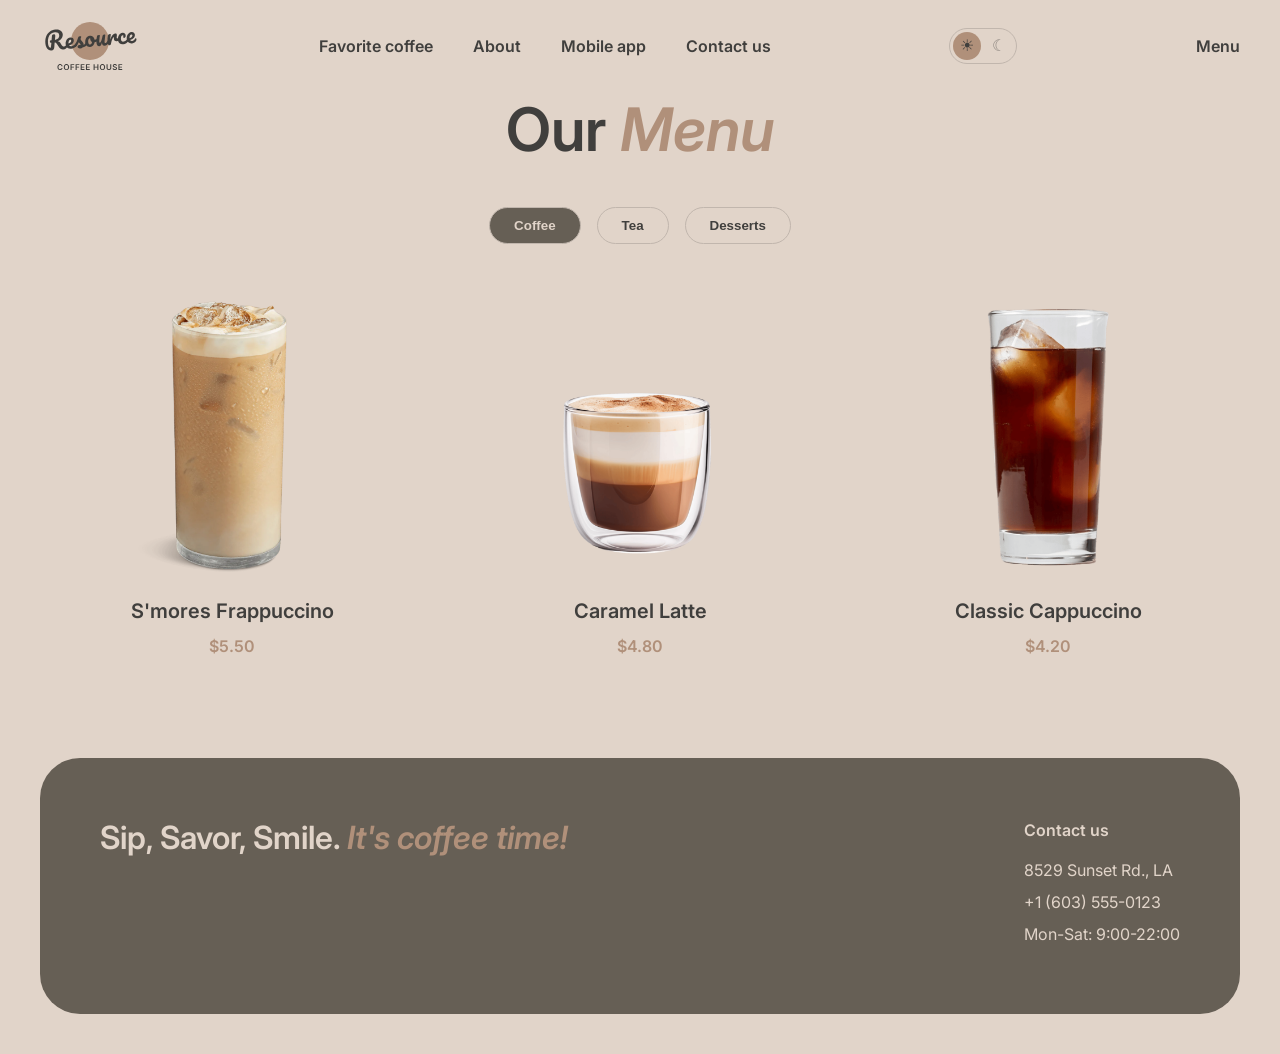
==== commit b483aa4c: "feat: add burger button and hide navigation on tablet" ====
--- a/menu.html
+++ b/menu.html
@@ -15,308 +15,80 @@
 
 </head>
 
-<body>    <header class="header">
-        <a class="header__logo" href="index.html">
-            <img class="logo logo--light" src="assets/images/logo.svg" alt="Coffee House logo" width="100" height="60">
-            <img class="logo logo--dark" src="assets/images/logo-dark.svg" alt="Coffee House logo" width="100" height="60">
-        </a>
+<body>
+    <header class="header">
+    <a class="header__logo" href="index.html">
+        <img class="logo logo--light" src="assets/images/logo.svg" alt="Coffee House logo" width="100" height="60">
+        <img class="logo logo--dark" src="assets/images/logo-dark.svg" alt="Coffee House logo" width="100" height="60">
+    </a>
 
         <nav class="header__nav" aria-label="Main navigation">
             <ul class="nav-list">
                 <li><a href="index.html#favorite-coffee">Favorite coffee</a></li>
                 <li><a href="index.html#about">About</a></li>
                 <li><a href="index.html#mobile-app">Mobile app</a></li>
-                <li><a href="#contact">Contact us</a></li>
-                <li class="nav-list__menu-item"><a href="menu.html">Menu</a></li>
+                <li><a href="index.html#contact">Contact us</a></li>
             </ul>
         </nav>
 
-        <button class="theme-switch" type="button" aria-label="Toggle theme">
-            <span class="theme-switch__icon theme-switch__icon--light">&#9728;</span>
-            <span class="theme-switch__icon theme-switch__icon--dark">&#9790;</span>
-        </button>
+    <button class="theme-switch" type="button" aria-label="Toggle theme">
+        <span class="theme-switch__icon theme-switch__icon--light">&#9728;</span>
+        <span class="theme-switch__icon theme-switch__icon--dark">&#9790;</span>
+    </button>
 
         <a class="header__menu-link" href="menu.html">Menu</a>
-
         <button class="burger" type="button" aria-label="Open menu" aria-expanded="false">
             <span class="burger__line"></span>
             <span class="burger__line"></span>
         </button>
     </header>
 
-                <main>
-                    <section class="catalog">
-                        <h1 class="section-title">Behind each of our cups hides an <em>amazing surprise</em></h1>
-                
-                        <nav class="catalog__categories" aria-label="Menu categories">
-                            <ul class="catalog__categories-list">
-                                <li><button class="catalog__category-btn catalog__category-btn--active" type="button"
-                                        data-category="coffee" aria-pressed="true">Coffee</button></li>
-                                <li><button class="catalog__category-btn" type="button" data-category="tea"
-                                        aria-pressed="false">Tea</button></li>
-                                <li><button class="catalog__category-btn" type="button" data-category="dessert"
-                                        aria-pressed="false">Dessert</button></li>
-                            </ul>
-                        </nav>
-                
-                        <div class="catalog__grid is-collapsed" data-category="coffee">
-                            <article class="catalog__card">
-                                <img src="assets/images/coffee-1.png" alt="Irish coffee" width="300" height="300">
-                                <div class="catalog__card-body">
-                                    <h2 class="catalog__card-name">Irish coffee</h2>
-                                    <p class="catalog__card-text">Fragrant black coffee with Jameson Irish whiskey and whipped milk</p>
-                                    <p class="catalog__card-price">$7.00</p>
-                                </div>
-                            </article>
-                            <article class="catalog__card">
-                                <img src="assets/images/coffee-2.png" alt="Kahlua coffee" width="300" height="300">
-                                <div class="catalog__card-body">
-                                    <h2 class="catalog__card-name">Kahlua coffee</h2>
-                                    <p class="catalog__card-text">Classic coffee with milk and Kahlua liqueur under a cap of frothed
-                                        milk</p>
-                                    <p class="catalog__card-price">$7.00</p>
-                                </div>
-                            </article>
-                            <article class="catalog__card">
-                                <img src="assets/images/coffee-3.png" alt="Honey raf" width="300" height="300">
-                                <div class="catalog__card-body">
-                                    <h2 class="catalog__card-name">Honey raf</h2>
-                                    <p class="catalog__card-text">Espresso with frothed milk, cream and aromatic honey</p>
-                                    <p class="catalog__card-price">$5.50</p>
-                                </div>
-                            </article>
-                            <article class="catalog__card">
-                                <img src="assets/images/coffee-4.png" alt="Ice cappuccino" width="300" height="300">
-                                <div class="catalog__card-body">
-                                    <h2 class="catalog__card-name">Ice cappuccino</h2>
-                                    <p class="catalog__card-text">Cappuccino with soft thick foam in summer version with ice</p>
-                                    <p class="catalog__card-price">$5.00</p>
-                                </div>
-                            </article>
-                            <article class="catalog__card">
-                                <img src="assets/images/coffee-5.png" alt="Espresso" width="300" height="300">
-                                <div class="catalog__card-body">
-                                    <h2 class="catalog__card-name">Espresso</h2>
-                                    <p class="catalog__card-text">Classic black coffee</p>
-                                    <p class="catalog__card-price">$4.50</p>
-                                </div>
-                            </article>
-                            <article class="catalog__card">
-                                <img src="assets/images/coffee-6.png" alt="Latte" width="300" height="300">
-                                <div class="catalog__card-body">
-                                    <h2 class="catalog__card-name">Latte</h2>
-                                    <p class="catalog__card-text">Espresso coffee with the addition of steamed milk and dense milk foam
-                                    </p>
-                                    <p class="catalog__card-price">$5.50</p>
-                                </div>
-                            </article>
-                            <article class="catalog__card">
-                                <img src="assets/images/coffee-7.png" alt="Latte macchiato" width="300" height="300">
-                                <div class="catalog__card-body">
-                                    <h2 class="catalog__card-name">Latte macchiato</h2>
-                                    <p class="catalog__card-text">Espresso with frothed milk and chocolate</p>
-                                    <p class="catalog__card-price">$5.50</p>
-                                </div>
-                            </article>
-                            <article class="catalog__card">
-                                <img src="assets/images/coffee-8.png" alt="Coffee with cognac" width="300" height="300">
-                                <div class="catalog__card-body">
-                                    <h2 class="catalog__card-name">Coffee with cognac</h2>
-                                    <p class="catalog__card-text">Fragrant black coffee with cognac and whipped cream</p>
-                                    <p class="catalog__card-price">$6.50</p>
-                                </div>
-                            </article>
-                        </div>
-                
-                        <div class="catalog__grid" data-category="tea" hidden>
-                            <article class="catalog__card">
-                                <img src="assets/images/tea-1.png" alt="Moroccan tea" width="300" height="300" loading="lazy">
-                                <div class="catalog__card-body">
-                                    <h2 class="catalog__card-name">Moroccan</h2>
-                                    <p class="catalog__card-text">Fragrant black tea with the addition of tangerine, cinnamon, honey,
-                                        lemon and mint</p>
-                                    <p class="catalog__card-price">$4.50</p>
-                                </div>
-                            </article>
-                            <article class="catalog__card">
-                                <img src="assets/images/tea-2.png" alt="Ginger tea" width="300" height="300" loading="lazy">
-                                <div class="catalog__card-body">
-                                    <h2 class="catalog__card-name">Ginger</h2>
-                                    <p class="catalog__card-text">Original black tea with fresh ginger, lemon and honey</p>
-                                    <p class="catalog__card-price">$5.00</p>
-                                </div>
-                            </article>
-                            <article class="catalog__card">
-                                <img src="assets/images/tea-3.png" alt="Cranberry tea" width="300" height="300" loading="lazy">
-                                <div class="catalog__card-body">
-                                    <h2 class="catalog__card-name">Cranberry</h2>
-                                    <p class="catalog__card-text">Invigorating black tea with cranberry and honey</p>
-                                    <p class="catalog__card-price">$5.00</p>
-                                </div>
-                            </article>
-                            <article class="catalog__card">
-                                <img src="assets/images/tea-4.png" alt="Sea buckthorn tea" width="300" height="300" loading="lazy">
-                                <div class="catalog__card-body">
-                                    <h2 class="catalog__card-name">Sea buckthorn</h2>
-                                    <p class="catalog__card-text">Toning sweet black tea with sea buckthorn, fresh thyme and cinnamon
-                                    </p>
-                                    <p class="catalog__card-price">$5.50</p>
-                                </div>
-                            </article>
-                        </div>
-                
-                        <div class="catalog__grid is-collapsed" data-category="dessert" hidden>
-                            <article class="catalog__card">
-                                <img src="assets/images/dessert-1.png" alt="Marble cheesecake" width="300" height="300"
-                                    loading="lazy">
-                                <div class="catalog__card-body">
-                                    <h2 class="catalog__card-name">Marble cheesecake</h2>
-                                    <p class="catalog__card-text">Philadelphia cheese with lemon zest on a light sponge cake and red
-                                        currant jam</p>
-                                    <p class="catalog__card-price">$3.50</p>
-                                </div>
-                            </article>
-                            <article class="catalog__card">
-                                <img src="assets/images/dessert-2.png" alt="Red velvet cake" width="300" height="300"
-                                    loading="lazy">
-                                <div class="catalog__card-body">
-                                    <h2 class="catalog__card-name">Red velvet</h2>
-                                    <p class="catalog__card-text">Layer cake with cream cheese frosting</p>
-                                    <p class="catalog__card-price">$4.00</p>
-                                </div>
-                            </article>
-                            <article class="catalog__card">
-                                <img src="assets/images/dessert-3.png" alt="Cheesecakes with berries" width="300" height="300"
-                                    loading="lazy">
-                                <div class="catalog__card-body">
-                                    <h2 class="catalog__card-name">Cheesecakes</h2>
-                                    <p class="catalog__card-text">Soft cottage cheese pancakes with sour cream and fresh berries and
-                                        sprinkled with powdered sugar</p>
-                                    <p class="catalog__card-price">$4.50</p>
-                                </div>
-                            </article>
-                            <article class="catalog__card">
-                                <img src="assets/images/dessert-4.png" alt="Creme brulee" width="300" height="300" loading="lazy">
-                                <div class="catalog__card-body">
-                                    <h2 class="catalog__card-name">Creme brulee</h2>
-                                    <p class="catalog__card-text">Delicate creamy dessert in a caramel basket with wild berries</p>
-                                    <p class="catalog__card-price">$4.00</p>
-                                </div>
-                            </article>
-                            <article class="catalog__card">
-                                <img src="assets/images/dessert-5.png" alt="Pancakes with strawberries" width="300" height="300"
-                                    loading="lazy">
-                                <div class="catalog__card-body">
-                                    <h2 class="catalog__card-name">Pancakes</h2>
-                                    <p class="catalog__card-text">Tender pancakes with strawberry jam and fresh strawberries</p>
-                                    <p class="catalog__card-price">$4.50</p>
-                                </div>
-                            </article>
-                            <article class="catalog__card">
-                                <img src="assets/images/dessert-6.png" alt="Honey cake" width="300" height="300" loading="lazy">
-                                <div class="catalog__card-body">
-                                    <h2 class="catalog__card-name">Honey cake</h2>
-                                    <p class="catalog__card-text">Classic honey cake with delicate custard</p>
-                                    <p class="catalog__card-price">$4.50</p>
-                                </div>
-                            </article>
-                            <article class="catalog__card">
-                                <img src="assets/images/dessert-7.png" alt="Chocolate cake" width="300" height="300"
-                                    loading="lazy">
-                                <div class="catalog__card-body">
-                                    <h2 class="catalog__card-name">Chocolate cake</h2>
-                                    <p class="catalog__card-text">Cake with hot chocolate filling and nuts with dried apricots</p>
-                                    <p class="catalog__card-price">$5.50</p>
-                                </div>
-                            </article>
-                            <article class="catalog__card">
-                                <img src="assets/images/dessert-8.png" alt="Black forest cake" width="300" height="300"
-                                    loading="lazy">
-                                <div class="catalog__card-body">
-                                    <h2 class="catalog__card-name">Black forest</h2>
-                                    <p class="catalog__card-text">A combination of thin sponge cake with cherry jam and light chocolate
-                                        mousse</p>
-                                    <p class="catalog__card-price">$6.50</p>
-                                </div>
-                            </article>
-                        </div>
-                
-                        <button class="catalog__more" type="button" aria-label="Load more" hidden>
-                            <svg width="20" height="20" viewBox="0 0 24 24" fill="none" stroke="currentColor" stroke-width="1.5"
-                                stroke-linecap="round" stroke-linejoin="round" aria-hidden="true">
-                                <path d="M20 12a8 8 0 1 1-2.6-5.9" />
-                                <path d="M20 4v5h-5" />
-                            </svg>
-                        </button>
-                    </section>
-                </main>
-            <footer class="footer" id="contact">
-                <div class="footer__slogan">
-                    <p class="footer__title">Sip, Savor, Smile. <em>It's coffee time!</em></p>
-                    <ul class="footer__socials">
-                        <li>
-                            <a href="https://twitter.com" target="_blank" rel="noopener" aria-label="Twitter">
-                                <svg width="20" height="20" viewBox="0 0 24 24" fill="none" stroke="currentColor" stroke-width="1.5"
-                                    aria-hidden="true">
-                                    <path
-                                        d="M23 3a10.9 10.9 0 0 1-3.14 1.53 4.48 4.48 0 0 0-7.86 3v1A10.66 10.66 0 0 1 3 4s-4 9 5 13a11.64 11.64 0 0 1-7 2c9 5 20 0 20-11.5a4.5 4.5 0 0 0-.08-.83A7.72 7.72 0 0 0 23 3z" />
-                                </svg>
-                            </a>
+        <main>
+            <section class="catalog">
+                <h1 class="section-title">Our <em>Menu</em></h1>
+        
+                <nav class="catalog__categories" aria-label="Menu categories">
+                    <ul class="catalog__categories-list">
+                        <li><button class="catalog__category-btn catalog__category-btn--active" type="button">Coffee</button>
                         </li>
-                        <li>
-                            <a href="https://instagram.com" target="_blank" rel="noopener" aria-label="Instagram">
-                                <svg width="20" height="20" viewBox="0 0 24 24" fill="none" stroke="currentColor" stroke-width="1.5"
-                                    aria-hidden="true">
-                                    <rect x="2" y="2" width="20" height="20" rx="5" />
-                                    <circle cx="12" cy="12" r="4" />
-                                    <circle cx="17.5" cy="6.5" r="1" fill="currentColor" stroke="none" />
-                                </svg>
-                            </a>
-                        </li>
-                        <li>
-                            <a href="https://facebook.com" target="_blank" rel="noopener" aria-label="Facebook">
-                                <svg width="20" height="20" viewBox="0 0 24 24" fill="none" stroke="currentColor" stroke-width="1.5"
-                                    aria-hidden="true">
-                                    <path d="M15 3h-3a4 4 0 0 0-4 4v3H5v4h3v7h4v-7h3l1-4h-4V7a1 1 0 0 1 1-1h3z" />
-                                </svg>
-                            </a>
-                        </li>
+                        <li><button class="catalog__category-btn" type="button">Tea</button></li>
+                        <li><button class="catalog__category-btn" type="button">Desserts</button></li>
                     </ul>
+                </nav>
+        
+                <div class="catalog__grid">
+                    <article class="catalog__card">
+                        <img src="assets/images/coffee-slider-1.png" alt="S'mores Frappuccino" width="300" height="300">
+                        <h2 class="catalog__card-name">S'mores Frappuccino</h2>
+                        <p class="catalog__card-price">$5.50</p>
+                    </article>
+                    <article class="catalog__card">
+                        <img src="assets/images/coffee-slider-2.png" alt="Caramel Latte" width="300" height="300">
+                        <h2 class="catalog__card-name">Caramel Latte</h2>
+                        <p class="catalog__card-price">$4.80</p>
+                    </article>
+                    <article class="catalog__card">
+                        <img src="assets/images/coffee-slider-3.png" alt="Classic Cappuccino" width="300" height="300">
+                        <h2 class="catalog__card-name">Classic Cappuccino</h2>
+                        <p class="catalog__card-price">$4.20</p>
+                    </article>
                 </div>
-                <div class="footer__contacts">
-                    <h2 class="footer__heading">Contact us</h2>
-                    <ul>
-                        <li>
-                            <a href="https://maps.google.com/?q=8558+Green+Rd,+LA" target="_blank" rel="noopener">
-                                <svg width="18" height="18" viewBox="0 0 24 24" fill="none" stroke="currentColor" stroke-width="1.5"
-                                    aria-hidden="true">
-                                    <path d="M12 22s7-7.5 7-13a7 7 0 0 0-14 0c0 5.5 7 13 7 13z" />
-                                    <circle cx="12" cy="9" r="2.5" />
-                                </svg>
-                                8558 Green Rd., LA
-                            </a>
-                        </li>
-                        <li>
-                            <a href="tel:+16035550123">
-                                <svg width="18" height="18" viewBox="0 0 24 24" fill="none" stroke="currentColor" stroke-width="1.5"
-                                    aria-hidden="true">
-                                    <path
-                                        d="M22 16.9v3a2 2 0 0 1-2.2 2 19.8 19.8 0 0 1-8.6-3.1 19.5 19.5 0 0 1-6-6 19.8 19.8 0 0 1-3.1-8.6A2 2 0 0 1 4.1 2h3a2 2 0 0 1 2 1.7c.1.9.3 1.8.6 2.7a2 2 0 0 1-.5 2.1L7.9 9.9a16 16 0 0 0 6 6l1.4-1.3a2 2 0 0 1 2.1-.5c.9.3 1.8.5 2.7.6a2 2 0 0 1 1.9 2.2z" />
-                                </svg>
-                                +1 (603) 555-0123
-                            </a>
-                        </li>
-                        <li class="footer__hours">
-                            <svg width="18" height="18" viewBox="0 0 24 24" fill="none" stroke="currentColor" stroke-width="1.5"
-                                aria-hidden="true">
-                                <circle cx="12" cy="12" r="9" />
-                                <path d="M12 7v5l3 3" />
-                            </svg>
-                            Mon-Sat: 9:00-23:00
-                        </li>
-                    </ul>
-                </div>
-            </footer>
+            </section>
+        </main>
+
+        <footer class="footer" id="contact">
+            <div class="footer__slogan">
+                <p class="footer__title">Sip, Savor, Smile. <em>It's coffee time!</em></p>
+            </div>
+            <div class="footer__contacts">
+                <h2 class="footer__heading">Contact us</h2>
+                <ul>
+                    <li>8529 Sunset Rd., LA</li>
+                    <li>+1 (603) 555-0123</li>
+                    <li>Mon-Sat: 9:00-22:00</li>
+                </ul>
+            </div>
+        </footer>
         
     <script src="js/script.js"></script>
 </body>
--- a/css/style.css
+++ b/css/style.css
@@ -33,9 +33,6 @@
 }
 
 body {
-    display: flex;
-    flex-direction: column;
-    min-height: 100vh;
     margin: 0;
     background-color: var(--color-bg-page);
     color: var(--color-text-primary);
@@ -44,21 +41,6 @@
     font-weight: 400;
     line-height: 1.5;
 }
-
-.header,
-main,
-.footer {
-    box-sizing: border-box;
-    max-width: 1440px;
-    margin-left: auto;
-    margin-right: auto;
-}
-
-main {
-    flex: 1;
-    padding: 0 40px;
-}
-
 img {
     display: block;
     max-width: 100%;
@@ -142,6 +124,10 @@
     display: block;
 }
 
+main {
+    padding: 0 40px;
+}
+
 section {
     margin-bottom: 100px;
 }
@@ -154,7 +140,6 @@
 .button {
     display: inline-flex;
     padding: 12px 32px;
-    border: 1px solid var(--color-bg-container);
     border-radius: 40px;
     background-color: var(--color-bg-container);
     color: var(--color-text-inverse);
@@ -197,27 +182,15 @@
 .slider {
     display: flex;
     align-items: center;
-    gap: 24px;
-}
-
-.slider__viewport {
-    flex: 1;
-    overflow: hidden;
-}
-
-.slider__track {
-    display: flex;
-    transition: transform 0.4s ease;
+    justify-content: space-between;
 }
 
 .slider__slide {
     display: flex;
     flex-direction: column;
     align-items: center;
-    justify-content: center;
     gap: 12px;
-    flex: 0 0 100%;
-    max-width: 100%;
+    max-width: 420px;
     text-align: center;
 }
 
@@ -287,11 +260,6 @@
     height: 300px;
     border-radius: 24px;
     object-fit: cover;
-    transition: filter 0.3s ease;
-}
-
-.about__gallery img:hover {
-    filter: brightness(1.1);
 }
 
 .app {
@@ -323,6 +291,17 @@
     height: auto;
 }
 
+.footer {
+    display: flex;
+    justify-content: space-between;
+    gap: 40px;
+    margin: 0 40px 40px;
+    padding: 60px;
+    border-radius: 40px;
+    background-color: var(--color-bg-container);
+    color: var(--color-text-inverse);
+}
+
 .footer__title {
     margin: 0;
     font-size: 32px;
@@ -336,6 +315,9 @@
     font-weight: 600;
 }
 
+.footer li {
+    margin-bottom: 8px;
+}
 .catalog__categories-list {
     display: flex;
     gap: 16px;
@@ -351,7 +333,6 @@
     color: inherit;
     font-weight: 600;
     cursor: pointer;
-    transition: background-color 0.3s ease, color 0.3s ease, border-color 0.3s ease;
 }
 
 .catalog__category-btn--active {
@@ -359,110 +340,114 @@
     color: var(--color-text-inverse);
 }
 
-.catalog__category-btn:hover {
-    border-color: var(--color-text-accent);
-    color: var(--color-text-accent);
-}
-
-.catalog__category-btn--active:hover {
-    color: var(--color-text-inverse);
-}
-
-.catalog .section-title {
-    max-width: 900px;
-    margin: 0 auto 40px;
-}
-
 .catalog__grid {
     display: grid;
-    grid-template-columns: repeat(4, 1fr);
-    gap: 20px;
-}
-
-.catalog__grid[hidden] {
-    display: none;
+    grid-template-columns: repeat(3, 1fr);
+    gap: 24px;
 }
 
 .catalog__card {
-    display: flex;
-    flex-direction: column;
-    overflow: hidden;
-    border: 1px solid var(--color-border-primary);
+    text-align: center;
+}
+
+.catalog__card img {
     border-radius: 24px;
-    transition: border-color 0.3s ease;
-}
-
-.catalog__card:hover {
-    border-color: var(--color-text-accent);
-}
-
-.catalog__card img {
-    width: 100%;
-    aspect-ratio: 1 / 1;
-    object-fit: cover;
-    border-radius: 24px;
-    transition: transform 0.3s ease;
-}
-
-.catalog__card:hover img {
-    transform: scale(1.05);
-}
-
-.catalog__card-body {
-    display: flex;
-    flex: 1;
-    flex-direction: column;
-    gap: 8px;
-    padding: 16px;
+    margin: 0 auto 12px;
 }
 
 .catalog__card-name {
-    margin: 0;
-    font-size: 18px;
-    font-weight: 600;
-    line-height: 1.3;
-}
-
-.catalog__card-text {
-    flex: 1;
-    margin: 0;
-    font-size: 13px;
-    line-height: 1.4;
+    margin: 0 0 8px;
+    font-size: 20px;
+    font-weight: 600;
 }
 
 .catalog__card-price {
     margin: 0;
-    font-size: 18px;
-    font-weight: 600;
-}
-
-.catalog__more {
-    display: none;
-    align-items: center;
-    justify-content: center;
-    width: 44px;
-    height: 44px;
-    margin: 32px auto 0;
-    border: 1px solid var(--color-border-primary);
-    border-radius: 50%;
-    background: transparent;
-    color: inherit;
-    cursor: pointer;
-    transition: background-color 0.3s ease, color 0.3s ease, border-color 0.3s ease;
-}
-
-.catalog__more:not([hidden]) {
-    display: flex;
-}
-
-.catalog__more:hover {
-    background-color: var(--color-bg-container);
-    color: var(--color-text-inverse);
+    font-weight: 600;
+    color: var(--color-text-accent);
+}
+
+@media (max-width: 1024px) {
+     .header {
+        padding: 16px 24px;
+    }
+    .nav-list {
+        gap: 24px;
+    }
+    main {
+        padding: 0 24px;
+    }
+    .hero {
+        padding: 80px 32px;
+    }
+    .hero__title {
+        font-size: 48px;
+    }
+    .slider {
+        flex-wrap: wrap;
+        justify-content: center;
+    }
+    .about__gallery {
+        grid-template-columns: 1fr;
+    }
+    .app {
+        flex-direction: column;
+        text-align: center;
+    }
+    .app__image {
+        width: 100%;
+    }
+    .footer {
+        flex-direction: column;
+        margin: 0 24px 24px;
+        padding: 40px;
+    }
+    .catalog__grid {
+        grid-template-columns: repeat(2, 1fr);
+    }
+}
+
+@media (max-width: 768px) {
+    .header__nav,
+    .header__menu-link {
+        display: none;
+    }
+    .theme-switch {
+        margin-left: auto;
+    }
+    .burger {
+        display: flex;
+    }
+}
+
+@media (max-width: 480px) {
+    .header {
+        justify-content: space-between;
+    }
+    .hero__title {
+        font-size: 32px;
+    }
+    .section-title {
+        font-size: 36px;
+    }
+    .about__title {
+        font-size: 28px;
+    }
+    .app__title {
+        font-size: 36px;
+    }
+    .app__buttons {
+        flex-direction: column;
+    }
+    .catalog__grid {
+        grid-template-columns: 1fr;
+    }
+    .catalog__categories-list {
+        flex-wrap: wrap;
+    }
 }
 
 .burger {
-    position: relative;
-    z-index: 210;
     display: none;
     flex-direction: column;
     justify-content: center;
@@ -480,333 +465,4 @@
     height: 2px;
     border-radius: 2px;
     background-color: var(--color-text-primary);
-    transition: transform 0.3s ease;
-}
-
-.burger--active .burger__line:first-child {
-    transform: translateY(5px) rotate(45deg);
-}
-
-.burger--active .burger__line:last-child {
-    transform: translateY(-5px) rotate(-45deg);
-}
-
-.button:hover {
-    border-color: var(--color-text-accent);
-    background-color: var(--color-text-accent);
-    color: #292826;
-}
-
-.slider__btn:hover {
-    background-color: var(--color-bg-container);
-    color: var(--color-text-inverse);
-}
-
-.theme-switch:hover {
-    border-color: var(--color-text-accent);
-}
-
-.burger:hover .burger__line {
-    background-color: var(--color-text-accent);
-}
-
-.footer a:hover {
-    color: var(--color-text-accent);
-}
-
-a:focus-visible,
-button:focus-visible {
-    outline: 2px solid var(--color-text-accent);
-    outline-offset: 2px;
-}
-
-body.no-scroll {
-    overflow: hidden;
-}
-
-.nav-list__menu-item {
-    display: none;
-}
-
-@media (max-width: 1024px) {
-    .header {
-        padding: 16px 24px;
-    }
-    .nav-list {
-        gap: 24px;
-    }
-    main {
-        padding: 0 24px;
-    }
-    .hero {
-        padding: 80px 32px;
-    }
-    .hero__title {
-        font-size: 48px;
-    }
-    .slider {
-        flex-wrap: wrap;
-        justify-content: center;
-    }
-    .app {
-        flex-direction: column;
-        text-align: center;
-    }
-    .app__image {
-        width: 100%;
-    }
-    .footer {
-        flex-direction: column;
-        margin: 24px;
-        padding: 40px;
-    }
-    .catalog__grid {
-        grid-template-columns: repeat(2, 1fr);
-    }
-}
-
-@media (max-width: 768px) {
-    .header__nav,
-    .header__menu-link {
-        display: none;
-    }
-    .theme-switch {
-        margin-left: auto;
-    }
-    .burger {
-        display: flex;
-    }
-    .about__gallery {
-        grid-template-columns: repeat(2, 1fr);
-    }
-    .about__gallery img:nth-child(n + 3) {
-        display: none;
-    }
-    .catalog__grid.is-collapsed .catalog__card:nth-child(n + 5) {
-        display: none;
-    }
-    .header__nav {
-        position: fixed;
-        inset: 0;
-        z-index: 200;
-        display: flex;
-        align-items: center;
-        justify-content: center;
-        background-color: var(--color-bg-page);
-        opacity: 0;
-        visibility: hidden;
-        transform: translateY(-16px);
-        transition: opacity 0.3s ease, transform 0.3s ease, visibility 0.3s;
-    }
-    .header__nav--open {
-        opacity: 1;
-        visibility: visible;
-        transform: translateY(0);
-    }
-    .header__nav .nav-list {
-        flex-direction: column;
-        align-items: center;
-        gap: 32px;
-    }
-    .header__nav .nav-list a {
-        font-size: 20px;
-    }
-    .nav-list__menu-item {
-        display: block;
-        margin-top: 16px;
-    }
-}
-
-@media (max-width: 900px) {
-    .catalog__grid {
-        grid-template-columns: repeat(2, 1fr);
-    }
-}
-
-@media (max-width: 480px) {
-    .header {
-        justify-content: space-between;
-    }
-    .hero__title {
-        font-size: 32px;
-    }
-    .section-title {
-        font-size: 36px;
-    }
-    .about__title {
-        font-size: 28px;
-    }
-    .app__title {
-        font-size: 36px;
-    }
-    .app__buttons {
-        flex-direction: column;
-    }
-    .catalog__grid {
-        grid-template-columns: 1fr;
-    }
-    .catalog__categories-list {
-        flex-wrap: wrap;
-    }
-}
-
-.footer {
-    display: flex;
-    justify-content: space-between;
-    gap: 40px;
-    margin-bottom: 40px;
-    padding: 60px;
-    border-radius: 40px;
-    background-color: var(--color-bg-container);
-    color: var(--color-text-inverse);
-}
-
-.footer li {
-    margin-bottom: 12px;
-}
-
-.footer a {
-    display: inline-flex;
-    align-items: center;
-    gap: 8px;
-}
-
-.footer__hours {
-    display: flex;
-    align-items: center;
-    gap: 8px;
-}
-
-.footer__socials {
-    display: flex;
-    gap: 12px;
-    margin-top: 24px;
-}
-
-.footer__socials a {
-    display: flex;
-    align-items: center;
-    justify-content: center;
-    width: 36px;
-    height: 36px;
-    border: 1px solid var(--color-border-inverse);
-    border-radius: 50%;
-}
-
-.footer__socials a:hover {
-    border-color: var(--color-text-accent);
-    color: var(--color-text-accent);
-}
-
-/* Modal */
-.modal {
-    position: fixed;
-    inset: 0;
-    z-index: 300;
-    display: flex;
-    align-items: center;
-    justify-content: center;
-    padding: 24px;
-}
-
-.modal[hidden] {
-    display: none;
-}
-
-.modal__overlay {
-    position: absolute;
-    inset: 0;
-    background-color: var(--color-bg-overlay);
-}
-
-.modal__content {
-    position: relative;
-    z-index: 1;
-    display: flex;
-    flex-direction: column;
-    width: 100%;
-    max-width: 480px;
-    max-height: 90vh;
-    overflow-y: auto;
-    padding: 32px;
-    border-radius: 24px;
-    background-color: var(--color-bg-page);
-}
-
-.modal__close {
-    position: absolute;
-    top: 16px;
-    right: 16px;
-    width: 32px;
-    height: 32px;
-    border: none;
-    border-radius: 50%;
-    background: transparent;
-    color: inherit;
-    font-size: 20px;
-    line-height: 1;
-    cursor: pointer;
-}
-
-.modal__close:hover {
-    background-color: var(--color-border-primary);
-}
-
-.modal__image {
-    width: 100%;
-    aspect-ratio: 1 / 1;
-    border-radius: 16px;
-    object-fit: cover;
-    margin-bottom: 16px;
-}
-
-.modal__name {
-    margin: 0 0 8px;
-    font-size: 24px;
-}
-
-.modal__description {
-    margin: 0 0 16px;
-}
-
-.modal__group {
-    margin-bottom: 16px;
-}
-
-.modal__label {
-    margin: 0 0 8px;
-    font-weight: 600;
-}
-
-.modal__sizes,
-.modal__additives {
-    display: flex;
-    flex-wrap: wrap;
-    gap: 8px;
-}
-
-.modal__option {
-    padding: 8px 16px;
-    border: 1px solid var(--color-border-primary);
-    border-radius: 40px;
-    background: transparent;
-    color: inherit;
-    cursor: pointer;
-    transition: background-color 0.3s ease, color 0.3s ease, border-color 0.3s ease;
-}
-
-.modal__option:hover {
-    border-color: var(--color-text-accent);
-}
-
-.modal__option--active {
-    background-color: var(--color-bg-container);
-    color: var(--color-text-inverse);
-    border-color: var(--color-bg-container);
-}
-
-.modal__price {
-    margin: 16px 0 0;
-    font-size: 24px;
-    font-weight: 600;
 }
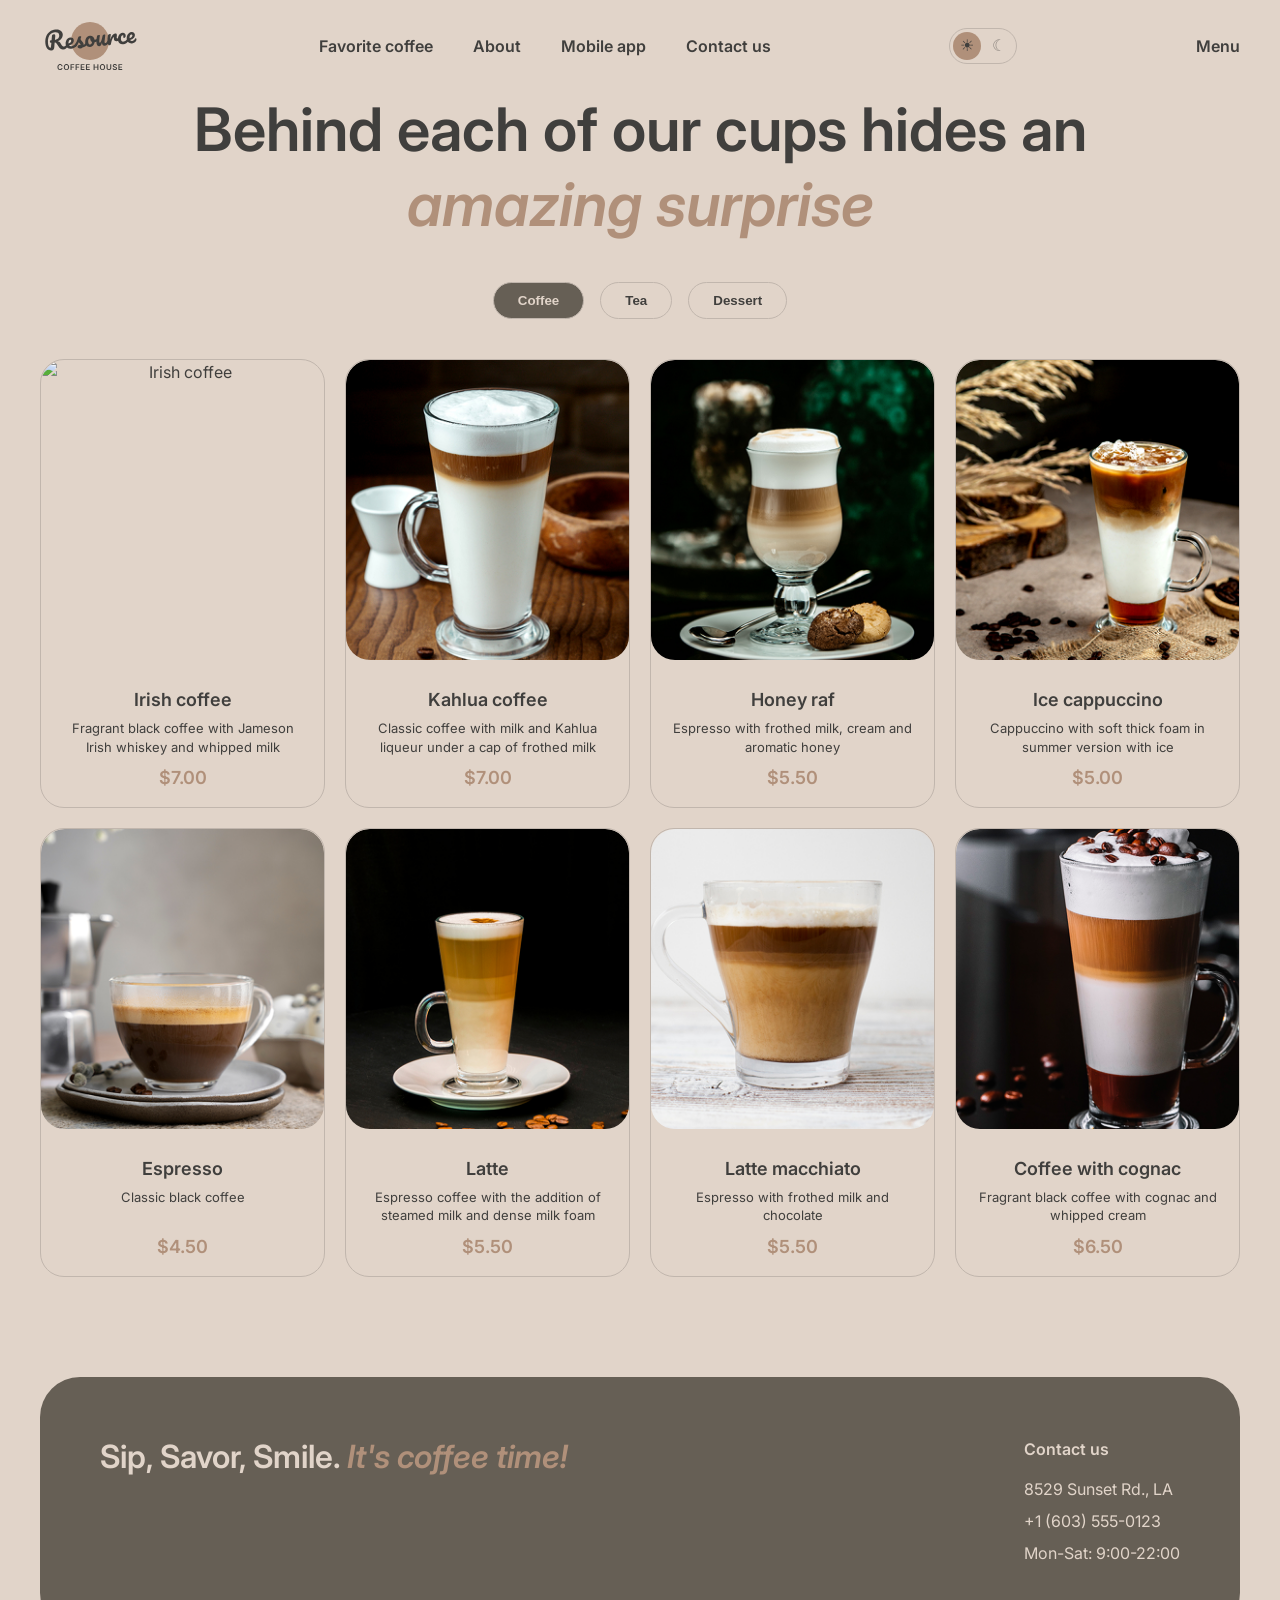
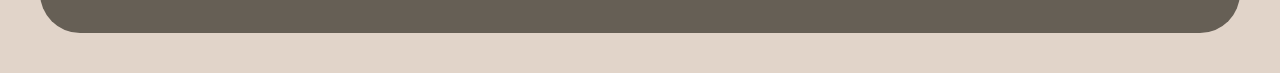
==== commit 438b416e: "feat: add menu catalog with categories and load more" ====
--- a/menu.html
+++ b/menu.html
@@ -27,7 +27,7 @@
                 <li><a href="index.html#favorite-coffee">Favorite coffee</a></li>
                 <li><a href="index.html#about">About</a></li>
                 <li><a href="index.html#mobile-app">Mobile app</a></li>
-                <li><a href="index.html#contact">Contact us</a></li>
+                <li><a href="#contact">Contact us</a></li>
             </ul>
         </nav>
 
@@ -43,39 +43,212 @@
         </button>
     </header>
 
-        <main>
-            <section class="catalog">
-                <h1 class="section-title">Our <em>Menu</em></h1>
-        
-                <nav class="catalog__categories" aria-label="Menu categories">
-                    <ul class="catalog__categories-list">
-                        <li><button class="catalog__category-btn catalog__category-btn--active" type="button">Coffee</button>
-                        </li>
-                        <li><button class="catalog__category-btn" type="button">Tea</button></li>
-                        <li><button class="catalog__category-btn" type="button">Desserts</button></li>
-                    </ul>
-                </nav>
-        
-                <div class="catalog__grid">
-                    <article class="catalog__card">
-                        <img src="assets/images/coffee-slider-1.png" alt="S'mores Frappuccino" width="300" height="300">
-                        <h2 class="catalog__card-name">S'mores Frappuccino</h2>
-                        <p class="catalog__card-price">$5.50</p>
-                    </article>
-                    <article class="catalog__card">
-                        <img src="assets/images/coffee-slider-2.png" alt="Caramel Latte" width="300" height="300">
-                        <h2 class="catalog__card-name">Caramel Latte</h2>
-                        <p class="catalog__card-price">$4.80</p>
-                    </article>
-                    <article class="catalog__card">
-                        <img src="assets/images/coffee-slider-3.png" alt="Classic Cappuccino" width="300" height="300">
-                        <h2 class="catalog__card-name">Classic Cappuccino</h2>
-                        <p class="catalog__card-price">$4.20</p>
-                    </article>
-                </div>
-            </section>
-        </main>
-
+                <main>
+                    <section class="catalog">
+                        <h1 class="section-title">Behind each of our cups hides an <em>amazing surprise</em></h1>
+                
+                        <nav class="catalog__categories" aria-label="Menu categories">
+                            <ul class="catalog__categories-list">
+                                <li><button class="catalog__category-btn catalog__category-btn--active" type="button"
+                                        data-category="coffee" aria-pressed="true">Coffee</button></li>
+                                <li><button class="catalog__category-btn" type="button" data-category="tea"
+                                        aria-pressed="false">Tea</button></li>
+                                <li><button class="catalog__category-btn" type="button" data-category="dessert"
+                                        aria-pressed="false">Dessert</button></li>
+                            </ul>
+                        </nav>
+                
+                        <div class="catalog__grid is-collapsed" data-category="coffee">
+                            <article class="catalog__card">
+                                <img src="assets/images/bbdb6de375d8a88fd837459b2a22cb87ef45880e.jpg" alt="Irish coffee" width="300" height="300">
+                                <div class="catalog__card-body">
+                                    <h2 class="catalog__card-name">Irish coffee</h2>
+                                    <p class="catalog__card-text">Fragrant black coffee with Jameson Irish whiskey and whipped milk</p>
+                                    <p class="catalog__card-price">$7.00</p>
+                                </div>
+                            </article>
+                            <article class="catalog__card">
+                                <img src="assets/images/coffee-2.png" alt="Kahlua coffee" width="300" height="300">
+                                <div class="catalog__card-body">
+                                    <h2 class="catalog__card-name">Kahlua coffee</h2>
+                                    <p class="catalog__card-text">Classic coffee with milk and Kahlua liqueur under a cap of frothed
+                                        milk</p>
+                                    <p class="catalog__card-price">$7.00</p>
+                                </div>
+                            </article>
+                            <article class="catalog__card">
+                                <img src="assets/images/coffee-3.png" alt="Honey raf" width="300" height="300">
+                                <div class="catalog__card-body">
+                                    <h2 class="catalog__card-name">Honey raf</h2>
+                                    <p class="catalog__card-text">Espresso with frothed milk, cream and aromatic honey</p>
+                                    <p class="catalog__card-price">$5.50</p>
+                                </div>
+                            </article>
+                            <article class="catalog__card">
+                                <img src="assets/images/coffee-4.png" alt="Ice cappuccino" width="300" height="300">
+                                <div class="catalog__card-body">
+                                    <h2 class="catalog__card-name">Ice cappuccino</h2>
+                                    <p class="catalog__card-text">Cappuccino with soft thick foam in summer version with ice</p>
+                                    <p class="catalog__card-price">$5.00</p>
+                                </div>
+                            </article>
+                            <article class="catalog__card">
+                                <img src="assets/images/coffee-5.png" alt="Espresso" width="300" height="300">
+                                <div class="catalog__card-body">
+                                    <h2 class="catalog__card-name">Espresso</h2>
+                                    <p class="catalog__card-text">Classic black coffee</p>
+                                    <p class="catalog__card-price">$4.50</p>
+                                </div>
+                            </article>
+                            <article class="catalog__card">
+                                <img src="assets/images/coffee-6.png" alt="Latte" width="300" height="300">
+                                <div class="catalog__card-body">
+                                    <h2 class="catalog__card-name">Latte</h2>
+                                    <p class="catalog__card-text">Espresso coffee with the addition of steamed milk and dense milk foam
+                                    </p>
+                                    <p class="catalog__card-price">$5.50</p>
+                                </div>
+                            </article>
+                            <article class="catalog__card">
+                                <img src="assets/images/coffee-7.png" alt="Latte macchiato" width="300" height="300">
+                                <div class="catalog__card-body">
+                                    <h2 class="catalog__card-name">Latte macchiato</h2>
+                                    <p class="catalog__card-text">Espresso with frothed milk and chocolate</p>
+                                    <p class="catalog__card-price">$5.50</p>
+                                </div>
+                            </article>
+                            <article class="catalog__card">
+                                <img src="assets/images/coffee-8.png" alt="Coffee with cognac" width="300" height="300">
+                                <div class="catalog__card-body">
+                                    <h2 class="catalog__card-name">Coffee with cognac</h2>
+                                    <p class="catalog__card-text">Fragrant black coffee with cognac and whipped cream</p>
+                                    <p class="catalog__card-price">$6.50</p>
+                                </div>
+                            </article>
+                        </div>
+                
+                        <div class="catalog__grid" data-category="tea" hidden>
+                            <article class="catalog__card">
+                                <img src="assets/images/tea-1.png" alt="Moroccan tea" width="300" height="300" loading="lazy">
+                                <div class="catalog__card-body">
+                                    <h2 class="catalog__card-name">Moroccan</h2>
+                                    <p class="catalog__card-text">Fragrant black tea with the addition of tangerine, cinnamon, honey,
+                                        lemon and mint</p>
+                                    <p class="catalog__card-price">$4.50</p>
+                                </div>
+                            </article>
+                            <article class="catalog__card">
+                                <img src="assets/images/tea-2.png" alt="Ginger tea" width="300" height="300" loading="lazy">
+                                <div class="catalog__card-body">
+                                    <h2 class="catalog__card-name">Ginger</h2>
+                                    <p class="catalog__card-text">Original black tea with fresh ginger, lemon and honey</p>
+                                    <p class="catalog__card-price">$5.00</p>
+                                </div>
+                            </article>
+                            <article class="catalog__card">
+                                <img src="assets/images/tea-3.png" alt="Cranberry tea" width="300" height="300" loading="lazy">
+                                <div class="catalog__card-body">
+                                    <h2 class="catalog__card-name">Cranberry</h2>
+                                    <p class="catalog__card-text">Invigorating black tea with cranberry and honey</p>
+                                    <p class="catalog__card-price">$5.00</p>
+                                </div>
+                            </article>
+                            <article class="catalog__card">
+                                <img src="assets/images/tea-4.png" alt="Sea buckthorn tea" width="300" height="300" loading="lazy">
+                                <div class="catalog__card-body">
+                                    <h2 class="catalog__card-name">Sea buckthorn</h2>
+                                    <p class="catalog__card-text">Toning sweet black tea with sea buckthorn, fresh thyme and cinnamon
+                                    </p>
+                                    <p class="catalog__card-price">$5.50</p>
+                                </div>
+                            </article>
+                        </div>
+                
+                        <div class="catalog__grid is-collapsed" data-category="dessert" hidden>
+                            <article class="catalog__card">
+                                <img src="assets/images/dessert-1.png" alt="Marble cheesecake" width="300" height="300"
+                                    loading="lazy">
+                                <div class="catalog__card-body">
+                                    <h2 class="catalog__card-name">Marble cheesecake</h2>
+                                    <p class="catalog__card-text">Philadelphia cheese with lemon zest on a light sponge cake and red
+                                        currant jam</p>
+                                    <p class="catalog__card-price">$3.50</p>
+                                </div>
+                            </article>
+                            <article class="catalog__card">
+                                <img src="assets/images/dessert-2.png" alt="Red velvet cake" width="300" height="300"
+                                    loading="lazy">
+                                <div class="catalog__card-body">
+                                    <h2 class="catalog__card-name">Red velvet</h2>
+                                    <p class="catalog__card-text">Layer cake with cream cheese frosting</p>
+                                    <p class="catalog__card-price">$4.00</p>
+                                </div>
+                            </article>
+                            <article class="catalog__card">
+                                <img src="assets/images/dessert-3.png" alt="Cheesecakes with berries" width="300" height="300"
+                                    loading="lazy">
+                                <div class="catalog__card-body">
+                                    <h2 class="catalog__card-name">Cheesecakes</h2>
+                                    <p class="catalog__card-text">Soft cottage cheese pancakes with sour cream and fresh berries and
+                                        sprinkled with powdered sugar</p>
+                                    <p class="catalog__card-price">$4.50</p>
+                                </div>
+                            </article>
+                            <article class="catalog__card">
+                                <img src="assets/images/dessert-4.png" alt="Creme brulee" width="300" height="300" loading="lazy">
+                                <div class="catalog__card-body">
+                                    <h2 class="catalog__card-name">Creme brulee</h2>
+                                    <p class="catalog__card-text">Delicate creamy dessert in a caramel basket with wild berries</p>
+                                    <p class="catalog__card-price">$4.00</p>
+                                </div>
+                            </article>
+                            <article class="catalog__card">
+                                <img src="assets/images/dessert-5.png" alt="Pancakes with strawberries" width="300" height="300"
+                                    loading="lazy">
+                                <div class="catalog__card-body">
+                                    <h2 class="catalog__card-name">Pancakes</h2>
+                                    <p class="catalog__card-text">Tender pancakes with strawberry jam and fresh strawberries</p>
+                                    <p class="catalog__card-price">$4.50</p>
+                                </div>
+                            </article>
+                            <article class="catalog__card">
+                                <img src="assets/images/dessert-6.png" alt="Honey cake" width="300" height="300" loading="lazy">
+                                <div class="catalog__card-body">
+                                    <h2 class="catalog__card-name">Honey cake</h2>
+                                    <p class="catalog__card-text">Classic honey cake with delicate custard</p>
+                                    <p class="catalog__card-price">$4.50</p>
+                                </div>
+                            </article>
+                            <article class="catalog__card">
+                                <img src="assets/images/dessert-7.png" alt="Chocolate cake" width="300" height="300"
+                                    loading="lazy">
+                                <div class="catalog__card-body">
+                                    <h2 class="catalog__card-name">Chocolate cake</h2>
+                                    <p class="catalog__card-text">Cake with hot chocolate filling and nuts with dried apricots</p>
+                                    <p class="catalog__card-price">$5.50</p>
+                                </div>
+                            </article>
+                            <article class="catalog__card">
+                                <img src="assets/images/dessert-8.png" alt="Black forest cake" width="300" height="300"
+                                    loading="lazy">
+                                <div class="catalog__card-body">
+                                    <h2 class="catalog__card-name">Black forest</h2>
+                                    <p class="catalog__card-text">A combination of thin sponge cake with cherry jam and light chocolate
+                                        mousse</p>
+                                    <p class="catalog__card-price">$6.50</p>
+                                </div>
+                            </article>
+                        </div>
+                
+                        <button class="catalog__more" type="button" aria-label="Load more">
+                            <svg width="20" height="20" viewBox="0 0 24 24" fill="none" stroke="currentColor" stroke-width="1.5"
+                                stroke-linecap="round" stroke-linejoin="round" aria-hidden="true">
+                                <path d="M20 12a8 8 0 1 1-2.6-5.9" />
+                                <path d="M20 4v5h-5" />
+                            </svg>
+                        </button>
+                    </section>
+                </main>
         <footer class="footer" id="contact">
             <div class="footer__slogan">
                 <p class="footer__title">Sip, Savor, Smile. <em>It's coffee time!</em></p>
--- a/css/style.css
+++ b/css/style.css
@@ -365,86 +365,6 @@
     margin: 0;
     font-weight: 600;
     color: var(--color-text-accent);
-}
-
-@media (max-width: 1024px) {
-     .header {
-        padding: 16px 24px;
-    }
-    .nav-list {
-        gap: 24px;
-    }
-    main {
-        padding: 0 24px;
-    }
-    .hero {
-        padding: 80px 32px;
-    }
-    .hero__title {
-        font-size: 48px;
-    }
-    .slider {
-        flex-wrap: wrap;
-        justify-content: center;
-    }
-    .about__gallery {
-        grid-template-columns: 1fr;
-    }
-    .app {
-        flex-direction: column;
-        text-align: center;
-    }
-    .app__image {
-        width: 100%;
-    }
-    .footer {
-        flex-direction: column;
-        margin: 0 24px 24px;
-        padding: 40px;
-    }
-    .catalog__grid {
-        grid-template-columns: repeat(2, 1fr);
-    }
-}
-
-@media (max-width: 768px) {
-    .header__nav,
-    .header__menu-link {
-        display: none;
-    }
-    .theme-switch {
-        margin-left: auto;
-    }
-    .burger {
-        display: flex;
-    }
-}
-
-@media (max-width: 480px) {
-    .header {
-        justify-content: space-between;
-    }
-    .hero__title {
-        font-size: 32px;
-    }
-    .section-title {
-        font-size: 36px;
-    }
-    .about__title {
-        font-size: 28px;
-    }
-    .app__title {
-        font-size: 36px;
-    }
-    .app__buttons {
-        flex-direction: column;
-    }
-    .catalog__grid {
-        grid-template-columns: 1fr;
-    }
-    .catalog__categories-list {
-        flex-wrap: wrap;
-    }
 }
 
 .burger {
@@ -465,4 +385,206 @@
     height: 2px;
     border-radius: 2px;
     background-color: var(--color-text-primary);
+}
+
+.catalog .section-title {
+    max-width: 900px;
+    margin: 0 auto 40px;
+}
+
+.catalog__category-btn {
+    transition: background-color 0.3s ease, color 0.3s ease, border-color 0.3s ease;
+}
+
+.catalog__category-btn:hover {
+    border-color: var(--color-text-accent);
+    color: var(--color-text-accent);
+}
+
+.catalog__category-btn--active:hover {
+    color: var(--color-text-inverse);
+}
+
+.catalog__grid {
+    display: grid;
+    grid-template-columns: repeat(4, 1fr);
+    gap: 20px;
+}
+
+.catalog__grid[hidden] {
+    display: none;
+}
+
+.catalog__card {
+    display: flex;
+    flex-direction: column;
+    overflow: hidden;
+    border: 1px solid var(--color-border-primary);
+    border-radius: 24px;
+    transition: border-color 0.3s ease;
+}
+
+.catalog__card:hover {
+    border-color: var(--color-text-accent);
+}
+
+.catalog__card img {
+    width: 100%;
+    aspect-ratio: 1 / 1;
+    object-fit: cover;
+    border-radius: 24px;
+    transition: transform 0.3s ease;
+}
+
+.catalog__card:hover img {
+    transform: scale(1.05);
+}
+
+.catalog__card-body {
+    display: flex;
+    flex: 1;
+    flex-direction: column;
+    gap: 8px;
+    padding: 16px;
+}
+
+.catalog__card-name {
+    margin: 0;
+    font-size: 18px;
+    font-weight: 600;
+    line-height: 1.3;
+}
+
+.catalog__card-text {
+    flex: 1;
+    margin: 0;
+    font-size: 13px;
+    line-height: 1.4;
+}
+
+.catalog__card-price {
+    margin: 0;
+    font-size: 18px;
+    font-weight: 600;
+}
+
+.catalog__more {
+    display: none;
+    align-items: center;
+    justify-content: center;
+    width: 44px;
+    height: 44px;
+    margin: 32px auto 0;
+    border: 1px solid var(--color-border-primary);
+    border-radius: 50%;
+    background: transparent;
+    color: inherit;
+    cursor: pointer;
+    transition: background-color 0.3s ease, color 0.3s ease, border-color 0.3s ease;
+}
+
+.catalog__more:hover {
+    background-color: var(--color-bg-container);
+    color: var(--color-text-inverse);
+}
+
+@media (max-width: 1024px) {
+     .header {
+        padding: 16px 24px;
+    }
+    .nav-list {
+        gap: 24px;
+    }
+    main {
+        padding: 0 24px;
+    }
+    .hero {
+        padding: 80px 32px;
+    }
+    .hero__title {
+        font-size: 48px;
+    }
+    .slider {
+        flex-wrap: wrap;
+        justify-content: center;
+    }
+    .about__gallery {
+        grid-template-columns: 1fr;
+    }
+    .app {
+        flex-direction: column;
+        text-align: center;
+    }
+    .app__image {
+        width: 100%;
+    }
+    .footer {
+        flex-direction: column;
+        margin: 0 24px 24px;
+        padding: 40px;
+    }
+    .catalog__grid {
+        grid-template-columns: repeat(2, 1fr);
+    }
+}
+
+@media (max-width: 768px) {
+    .header__nav,
+    .header__menu-link {
+        display: none;
+    }
+    .theme-switch {
+        margin-left: auto;
+    }
+    .burger {
+        display: flex;
+    }
+}
+
+@media (max-width: 480px) {
+    .header {
+        justify-content: space-between;
+    }
+    .hero__title {
+        font-size: 32px;
+    }
+    .section-title {
+        font-size: 36px;
+    }
+    .about__title {
+        font-size: 28px;
+    }
+    .app__title {
+        font-size: 36px;
+    }
+    .app__buttons {
+        flex-direction: column;
+    }
+    .catalog__grid {
+        grid-template-columns: 1fr;
+    }
+    .catalog__categories-list {
+        flex-wrap: wrap;
+    }
+}
+
+@media (max-width: 900px) {
+    .catalog__grid {
+        grid-template-columns: repeat(2, 1fr);
+    }
+}
+
+@media (max-width: 768px) {
+    .catalog__grid.is-collapsed .catalog__card:nth-child(n + 5) {
+        display: none;
+    }
+    .catalog__more:not([hidden]) {
+        display: flex;
+    }
+}
+
+@media (max-width: 480px) {
+    .catalog__grid {
+        grid-template-columns: 1fr;
+    }
 }
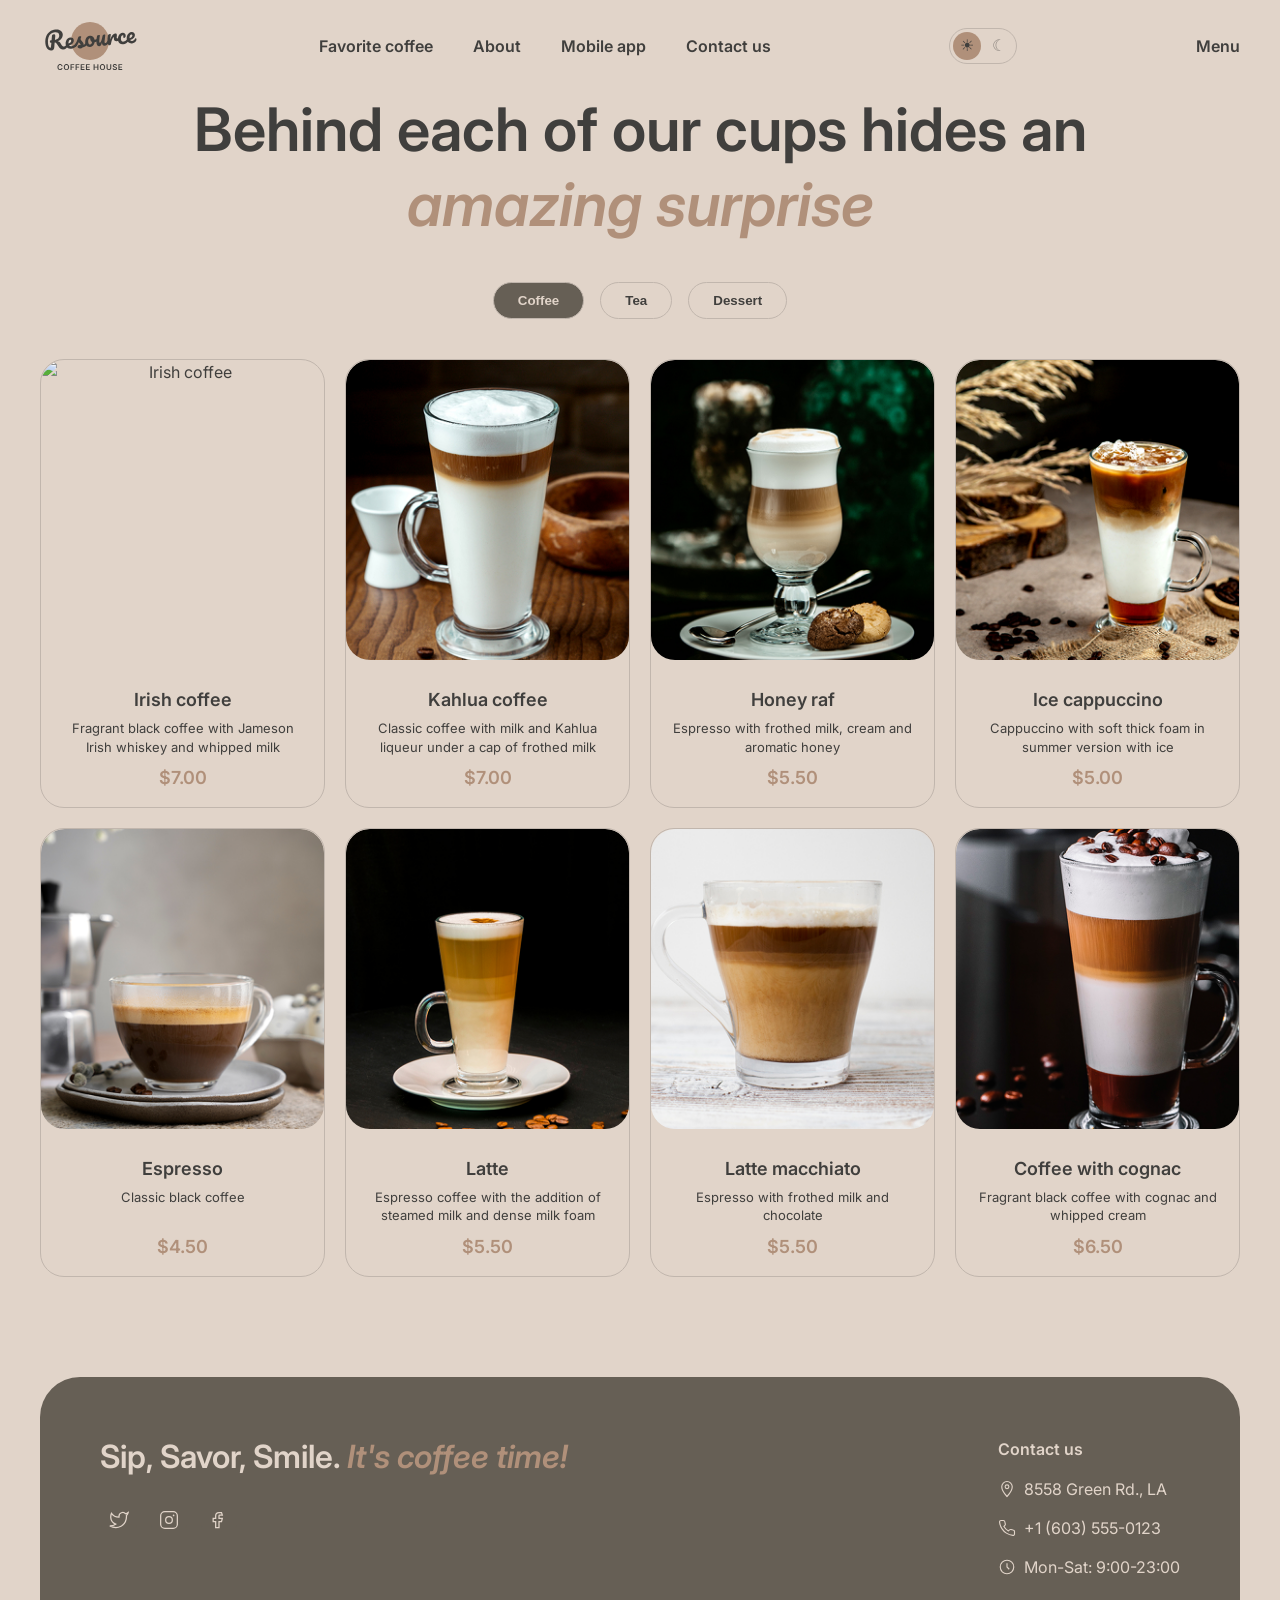
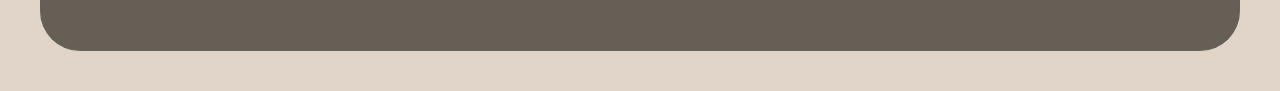
==== commit 592c0f31: "feat: add footer social links and clickable contacts" ====
--- a/menu.html
+++ b/menu.html
@@ -249,19 +249,73 @@
                         </button>
                     </section>
                 </main>
-        <footer class="footer" id="contact">
-            <div class="footer__slogan">
-                <p class="footer__title">Sip, Savor, Smile. <em>It's coffee time!</em></p>
-            </div>
-            <div class="footer__contacts">
-                <h2 class="footer__heading">Contact us</h2>
-                <ul>
-                    <li>8529 Sunset Rd., LA</li>
-                    <li>+1 (603) 555-0123</li>
-                    <li>Mon-Sat: 9:00-22:00</li>
-                </ul>
-            </div>
-        </footer>
+            <footer class="footer" id="contact">
+                <div class="footer__slogan">
+                    <p class="footer__title">Sip, Savor, Smile. <em>It's coffee time!</em></p>
+                    <ul class="footer__socials">
+                        <li>
+                            <a href="https://twitter.com" target="_blank" rel="noopener" aria-label="Twitter">
+                                <svg width="20" height="20" viewBox="0 0 24 24" fill="none" stroke="currentColor" stroke-width="1.5"
+                                    aria-hidden="true">
+                                    <path
+                                        d="M23 3a10.9 10.9 0 0 1-3.14 1.53 4.48 4.48 0 0 0-7.86 3v1A10.66 10.66 0 0 1 3 4s-4 9 5 13a11.64 11.64 0 0 1-7 2c9 5 20 0 20-11.5a4.5 4.5 0 0 0-.08-.83A7.72 7.72 0 0 0 23 3z" />
+                                </svg>
+                            </a>
+                        </li>
+                        <li>
+                            <a href="https://instagram.com" target="_blank" rel="noopener" aria-label="Instagram">
+                                <svg width="20" height="20" viewBox="0 0 24 24" fill="none" stroke="currentColor" stroke-width="1.5"
+                                    aria-hidden="true">
+                                    <rect x="2" y="2" width="20" height="20" rx="5" />
+                                    <circle cx="12" cy="12" r="4" />
+                                    <circle cx="17.5" cy="6.5" r="1" fill="currentColor" stroke="none" />
+                                </svg>
+                            </a>
+                        </li>
+                        <li>
+                            <a href="https://facebook.com" target="_blank" rel="noopener" aria-label="Facebook">
+                                <svg width="20" height="20" viewBox="0 0 24 24" fill="none" stroke="currentColor" stroke-width="1.5"
+                                    aria-hidden="true">
+                                    <path d="M15 3h-3a4 4 0 0 0-4 4v3H5v4h3v7h4v-7h3l1-4h-4V7a1 1 0 0 1 1-1h3z" />
+                                </svg>
+                            </a>
+                        </li>
+                    </ul>
+                </div>
+                <div class="footer__contacts">
+                    <h2 class="footer__heading">Contact us</h2>
+                    <ul>
+                        <li>
+                            <a href="https://maps.google.com/?q=8558+Green+Rd,+LA" target="_blank" rel="noopener">
+                                <svg width="18" height="18" viewBox="0 0 24 24" fill="none" stroke="currentColor" stroke-width="1.5"
+                                    aria-hidden="true">
+                                    <path d="M12 22s7-7.5 7-13a7 7 0 0 0-14 0c0 5.5 7 13 7 13z" />
+                                    <circle cx="12" cy="9" r="2.5" />
+                                </svg>
+                                8558 Green Rd., LA
+                            </a>
+                        </li>
+                        <li>
+                            <a href="tel:+16035550123">
+                                <svg width="18" height="18" viewBox="0 0 24 24" fill="none" stroke="currentColor" stroke-width="1.5"
+                                    aria-hidden="true">
+                                    <path
+                                        d="M22 16.9v3a2 2 0 0 1-2.2 2 19.8 19.8 0 0 1-8.6-3.1 19.5 19.5 0 0 1-6-6 19.8 19.8 0 0 1-3.1-8.6A2 2 0 0 1 4.1 2h3a2 2 0 0 1 2 1.7c.1.9.3 1.8.6 2.7a2 2 0 0 1-.5 2.1L7.9 9.9a16 16 0 0 0 6 6l1.4-1.3a2 2 0 0 1 2.1-.5c.9.3 1.8.5 2.7.6a2 2 0 0 1 1.9 2.2z" />
+                                </svg>
+                                +1 (603) 555-0123
+                            </a>
+                        </li>
+                        <li class="footer__hours">
+                            <svg width="18" height="18" viewBox="0 0 24 24" fill="none" stroke="currentColor" stroke-width="1.5"
+                                aria-hidden="true">
+                                <circle cx="12" cy="12" r="9" />
+                                <path d="M12 7v5l3 3" />
+                            </svg>
+                            Mon-Sat: 9:00-23:00
+                        </li>
+                    </ul>
+                </div>
+            </footer>
         
     <script src="js/script.js"></script>
 </body>
--- a/css/style.css
+++ b/css/style.css
@@ -140,6 +140,7 @@
 .button {
     display: inline-flex;
     padding: 12px 32px;
+    border: 1px solid var(--color-bg-container);
     border-radius: 40px;
     background-color: var(--color-bg-container);
     color: var(--color-text-inverse);
@@ -488,6 +489,43 @@
     color: var(--color-text-inverse);
 }
 
+.button:hover {
+    border-color: var(--color-text-accent);
+    background-color: var(--color-text-accent);
+    color: #292826;
+}
+
+.slider__btn:hover {
+    background-color: var(--color-bg-container);
+    color: var(--color-text-inverse);
+}
+
+.theme-switch:hover {
+    border-color: var(--color-text-accent);
+}
+
+.burger:hover .burger__line {
+    background-color: var(--color-text-accent);
+}
+
+.footer a:hover {
+    color: var(--color-text-accent);
+}
+
+.about__gallery img {
+    transition: filter 0.3s ease;
+}
+
+.about__gallery img:hover {
+    filter: brightness(1.1);
+}
+
+a:focus-visible,
+button:focus-visible {
+    outline: 2px solid var(--color-text-accent);
+    outline-offset: 2px;
+}
+
 @media (max-width: 1024px) {
      .header {
         padding: 16px 24px;
@@ -587,4 +625,44 @@
     .catalog__grid {
         grid-template-columns: 1fr;
     }
+}
+
+.footer li {
+    margin-bottom: 12px;
+}
+
+.footer a {
+    display: inline-flex;
+    align-items: center;
+    gap: 8px;
+}
+
+.footer__hours {
+    display: flex;
+    align-items: center;
+    gap: 8px;
+}
+
+.footer__socials {
+    display: flex;
+    gap: 12px;
+    margin-top: 24px;
+}
+
+.footer__socials a {
+    display: flex;
+    align-items: center;
+    justify-content: center;
+    width: 36px;
+    height: 36px;
+    border: 1px solid var(--color-border-inverse);
+    border-radius: 50%;
+}
+
+.footer__socials a:hover {
+    border-color: var(--color-text-accent);
+    color: var(--color-text-accent);
+}
+.footer a:hover {
+    color: var(--color-text-accent);
 }
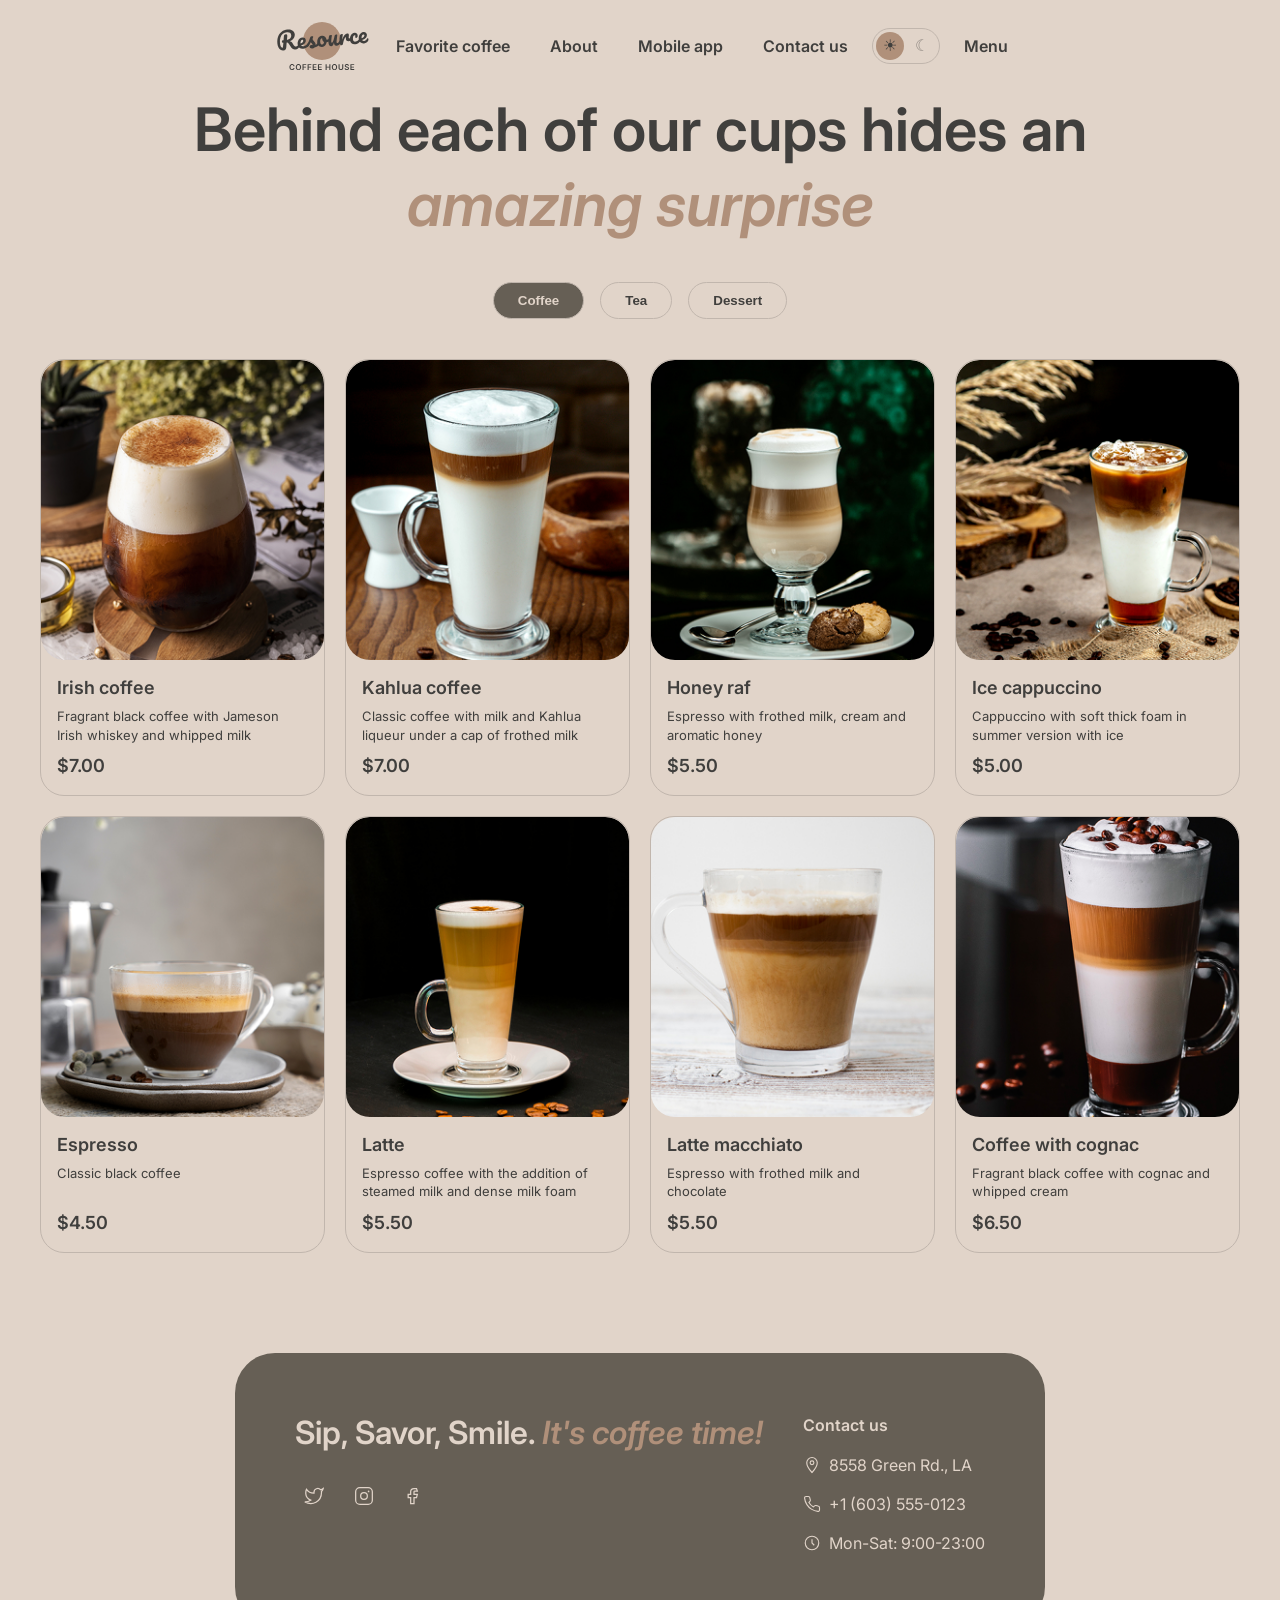
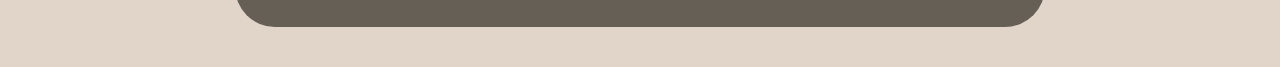
==== commit d438411c: "feat: add burger menu, working slider, dynamic catalog and modal" ====
--- a/menu.html
+++ b/menu.html
@@ -15,12 +15,11 @@
 
 </head>
 
-<body>
-    <header class="header">
-    <a class="header__logo" href="index.html">
-        <img class="logo logo--light" src="assets/images/logo.svg" alt="Coffee House logo" width="100" height="60">
-        <img class="logo logo--dark" src="assets/images/logo-dark.svg" alt="Coffee House logo" width="100" height="60">
-    </a>
+<body>    <header class="header">
+        <a class="header__logo" href="index.html">
+            <img class="logo logo--light" src="assets/images/logo.svg" alt="Coffee House logo" width="100" height="60">
+            <img class="logo logo--dark" src="assets/images/logo-dark.svg" alt="Coffee House logo" width="100" height="60">
+        </a>
 
         <nav class="header__nav" aria-label="Main navigation">
             <ul class="nav-list">
@@ -28,15 +27,17 @@
                 <li><a href="index.html#about">About</a></li>
                 <li><a href="index.html#mobile-app">Mobile app</a></li>
                 <li><a href="#contact">Contact us</a></li>
+                <li class="nav-list__menu-item"><a href="menu.html">Menu</a></li>
             </ul>
         </nav>
 
-    <button class="theme-switch" type="button" aria-label="Toggle theme">
-        <span class="theme-switch__icon theme-switch__icon--light">&#9728;</span>
-        <span class="theme-switch__icon theme-switch__icon--dark">&#9790;</span>
-    </button>
+        <button class="theme-switch" type="button" aria-label="Toggle theme">
+            <span class="theme-switch__icon theme-switch__icon--light">&#9728;</span>
+            <span class="theme-switch__icon theme-switch__icon--dark">&#9790;</span>
+        </button>
 
         <a class="header__menu-link" href="menu.html">Menu</a>
+
         <button class="burger" type="button" aria-label="Open menu" aria-expanded="false">
             <span class="burger__line"></span>
             <span class="burger__line"></span>
@@ -60,7 +61,7 @@
                 
                         <div class="catalog__grid is-collapsed" data-category="coffee">
                             <article class="catalog__card">
-                                <img src="assets/images/bbdb6de375d8a88fd837459b2a22cb87ef45880e.jpg" alt="Irish coffee" width="300" height="300">
+                                <img src="assets/images/coffee-1.png" alt="Irish coffee" width="300" height="300">
                                 <div class="catalog__card-body">
                                     <h2 class="catalog__card-name">Irish coffee</h2>
                                     <p class="catalog__card-text">Fragrant black coffee with Jameson Irish whiskey and whipped milk</p>
@@ -240,7 +241,7 @@
                             </article>
                         </div>
                 
-                        <button class="catalog__more" type="button" aria-label="Load more">
+                        <button class="catalog__more" type="button" aria-label="Load more" hidden>
                             <svg width="20" height="20" viewBox="0 0 24 24" fill="none" stroke="currentColor" stroke-width="1.5"
                                 stroke-linecap="round" stroke-linejoin="round" aria-hidden="true">
                                 <path d="M20 12a8 8 0 1 1-2.6-5.9" />
--- a/css/style.css
+++ b/css/style.css
@@ -33,6 +33,9 @@
 }
 
 body {
+    display: flex;
+    flex-direction: column;
+    min-height: 100vh;
     margin: 0;
     background-color: var(--color-bg-page);
     color: var(--color-text-primary);
@@ -41,6 +44,21 @@
     font-weight: 400;
     line-height: 1.5;
 }
+
+.header,
+main,
+.footer {
+    box-sizing: border-box;
+    max-width: 1440px;
+    margin-left: auto;
+    margin-right: auto;
+}
+
+main {
+    flex: 1;
+    padding: 0 40px;
+}
+
 img {
     display: block;
     max-width: 100%;
@@ -124,10 +142,6 @@
     display: block;
 }
 
-main {
-    padding: 0 40px;
-}
-
 section {
     margin-bottom: 100px;
 }
@@ -183,15 +197,27 @@
 .slider {
     display: flex;
     align-items: center;
-    justify-content: space-between;
+    gap: 24px;
+}
+
+.slider__viewport {
+    flex: 1;
+    overflow: hidden;
+}
+
+.slider__track {
+    display: flex;
+    transition: transform 0.4s ease;
 }
 
 .slider__slide {
     display: flex;
     flex-direction: column;
     align-items: center;
+    justify-content: center;
     gap: 12px;
-    max-width: 420px;
+    flex: 0 0 100%;
+    max-width: 100%;
     text-align: center;
 }
 
@@ -261,6 +287,11 @@
     height: 300px;
     border-radius: 24px;
     object-fit: cover;
+    transition: filter 0.3s ease;
+}
+
+.about__gallery img:hover {
+    filter: brightness(1.1);
 }
 
 .app {
@@ -292,17 +323,6 @@
     height: auto;
 }
 
-.footer {
-    display: flex;
-    justify-content: space-between;
-    gap: 40px;
-    margin: 0 40px 40px;
-    padding: 60px;
-    border-radius: 40px;
-    background-color: var(--color-bg-container);
-    color: var(--color-text-inverse);
-}
-
 .footer__title {
     margin: 0;
     font-size: 32px;
@@ -316,9 +336,6 @@
     font-weight: 600;
 }
 
-.footer li {
-    margin-bottom: 8px;
-}
 .catalog__categories-list {
     display: flex;
     gap: 16px;
@@ -334,6 +351,7 @@
     color: inherit;
     font-weight: 600;
     cursor: pointer;
+    transition: background-color 0.3s ease, color 0.3s ease, border-color 0.3s ease;
 }
 
 .catalog__category-btn--active {
@@ -341,34 +359,110 @@
     color: var(--color-text-inverse);
 }
 
+.catalog__category-btn:hover {
+    border-color: var(--color-text-accent);
+    color: var(--color-text-accent);
+}
+
+.catalog__category-btn--active:hover {
+    color: var(--color-text-inverse);
+}
+
+.catalog .section-title {
+    max-width: 900px;
+    margin: 0 auto 40px;
+}
+
 .catalog__grid {
     display: grid;
-    grid-template-columns: repeat(3, 1fr);
-    gap: 24px;
+    grid-template-columns: repeat(4, 1fr);
+    gap: 20px;
+}
+
+.catalog__grid[hidden] {
+    display: none;
 }
 
 .catalog__card {
-    text-align: center;
+    display: flex;
+    flex-direction: column;
+    overflow: hidden;
+    border: 1px solid var(--color-border-primary);
+    border-radius: 24px;
+    transition: border-color 0.3s ease;
+}
+
+.catalog__card:hover {
+    border-color: var(--color-text-accent);
 }
 
 .catalog__card img {
+    width: 100%;
+    aspect-ratio: 1 / 1;
+    object-fit: cover;
     border-radius: 24px;
-    margin: 0 auto 12px;
+    transition: transform 0.3s ease;
+}
+
+.catalog__card:hover img {
+    transform: scale(1.05);
+}
+
+.catalog__card-body {
+    display: flex;
+    flex: 1;
+    flex-direction: column;
+    gap: 8px;
+    padding: 16px;
 }
 
 .catalog__card-name {
-    margin: 0 0 8px;
-    font-size: 20px;
-    font-weight: 600;
+    margin: 0;
+    font-size: 18px;
+    font-weight: 600;
+    line-height: 1.3;
+}
+
+.catalog__card-text {
+    flex: 1;
+    margin: 0;
+    font-size: 13px;
+    line-height: 1.4;
 }
 
 .catalog__card-price {
     margin: 0;
-    font-weight: 600;
-    color: var(--color-text-accent);
+    font-size: 18px;
+    font-weight: 600;
+}
+
+.catalog__more {
+    display: none;
+    align-items: center;
+    justify-content: center;
+    width: 44px;
+    height: 44px;
+    margin: 32px auto 0;
+    border: 1px solid var(--color-border-primary);
+    border-radius: 50%;
+    background: transparent;
+    color: inherit;
+    cursor: pointer;
+    transition: background-color 0.3s ease, color 0.3s ease, border-color 0.3s ease;
+}
+
+.catalog__more:not([hidden]) {
+    display: flex;
+}
+
+.catalog__more:hover {
+    background-color: var(--color-bg-container);
+    color: var(--color-text-inverse);
 }
 
 .burger {
+    position: relative;
+    z-index: 210;
     display: none;
     flex-direction: column;
     justify-content: center;
@@ -386,107 +480,15 @@
     height: 2px;
     border-radius: 2px;
     background-color: var(--color-text-primary);
-}
-
-.catalog .section-title {
-    max-width: 900px;
-    margin: 0 auto 40px;
-}
-
-.catalog__category-btn {
-    transition: background-color 0.3s ease, color 0.3s ease, border-color 0.3s ease;
-}
-
-.catalog__category-btn:hover {
-    border-color: var(--color-text-accent);
-    color: var(--color-text-accent);
-}
-
-.catalog__category-btn--active:hover {
-    color: var(--color-text-inverse);
-}
-
-.catalog__grid {
-    display: grid;
-    grid-template-columns: repeat(4, 1fr);
-    gap: 20px;
-}
-
-.catalog__grid[hidden] {
-    display: none;
-}
-
-.catalog__card {
-    display: flex;
-    flex-direction: column;
-    overflow: hidden;
-    border: 1px solid var(--color-border-primary);
-    border-radius: 24px;
-    transition: border-color 0.3s ease;
-}
-
-.catalog__card:hover {
-    border-color: var(--color-text-accent);
-}
-
-.catalog__card img {
-    width: 100%;
-    aspect-ratio: 1 / 1;
-    object-fit: cover;
-    border-radius: 24px;
     transition: transform 0.3s ease;
 }
 
-.catalog__card:hover img {
-    transform: scale(1.05);
-}
-
-.catalog__card-body {
-    display: flex;
-    flex: 1;
-    flex-direction: column;
-    gap: 8px;
-    padding: 16px;
-}
-
-.catalog__card-name {
-    margin: 0;
-    font-size: 18px;
-    font-weight: 600;
-    line-height: 1.3;
-}
-
-.catalog__card-text {
-    flex: 1;
-    margin: 0;
-    font-size: 13px;
-    line-height: 1.4;
-}
-
-.catalog__card-price {
-    margin: 0;
-    font-size: 18px;
-    font-weight: 600;
-}
-
-.catalog__more {
-    display: none;
-    align-items: center;
-    justify-content: center;
-    width: 44px;
-    height: 44px;
-    margin: 32px auto 0;
-    border: 1px solid var(--color-border-primary);
-    border-radius: 50%;
-    background: transparent;
-    color: inherit;
-    cursor: pointer;
-    transition: background-color 0.3s ease, color 0.3s ease, border-color 0.3s ease;
-}
-
-.catalog__more:hover {
-    background-color: var(--color-bg-container);
-    color: var(--color-text-inverse);
+.burger--active .burger__line:first-child {
+    transform: translateY(5px) rotate(45deg);
+}
+
+.burger--active .burger__line:last-child {
+    transform: translateY(-5px) rotate(-45deg);
 }
 
 .button:hover {
@@ -512,22 +514,22 @@
     color: var(--color-text-accent);
 }
 
-.about__gallery img {
-    transition: filter 0.3s ease;
-}
-
-.about__gallery img:hover {
-    filter: brightness(1.1);
-}
-
 a:focus-visible,
 button:focus-visible {
     outline: 2px solid var(--color-text-accent);
     outline-offset: 2px;
 }
 
+body.no-scroll {
+    overflow: hidden;
+}
+
+.nav-list__menu-item {
+    display: none;
+}
+
 @media (max-width: 1024px) {
-     .header {
+    .header {
         padding: 16px 24px;
     }
     .nav-list {
@@ -546,9 +548,6 @@
         flex-wrap: wrap;
         justify-content: center;
     }
-    .about__gallery {
-        grid-template-columns: 1fr;
-    }
     .app {
         flex-direction: column;
         text-align: center;
@@ -558,7 +557,7 @@
     }
     .footer {
         flex-direction: column;
-        margin: 0 24px 24px;
+        margin: 24px;
         padding: 40px;
     }
     .catalog__grid {
@@ -577,6 +576,51 @@
     .burger {
         display: flex;
     }
+    .about__gallery {
+        grid-template-columns: repeat(2, 1fr);
+    }
+    .about__gallery img:nth-child(n + 3) {
+        display: none;
+    }
+    .catalog__grid.is-collapsed .catalog__card:nth-child(n + 5) {
+        display: none;
+    }
+    .header__nav {
+        position: fixed;
+        inset: 0;
+        z-index: 200;
+        display: flex;
+        align-items: center;
+        justify-content: center;
+        background-color: var(--color-bg-page);
+        opacity: 0;
+        visibility: hidden;
+        transform: translateY(-16px);
+        transition: opacity 0.3s ease, transform 0.3s ease, visibility 0.3s;
+    }
+    .header__nav--open {
+        opacity: 1;
+        visibility: visible;
+        transform: translateY(0);
+    }
+    .header__nav .nav-list {
+        flex-direction: column;
+        align-items: center;
+        gap: 32px;
+    }
+    .header__nav .nav-list a {
+        font-size: 20px;
+    }
+    .nav-list__menu-item {
+        display: block;
+        margin-top: 16px;
+    }
+}
+
+@media (max-width: 900px) {
+    .catalog__grid {
+        grid-template-columns: repeat(2, 1fr);
+    }
 }
 
 @media (max-width: 480px) {
@@ -606,25 +650,15 @@
     }
 }
 
-@media (max-width: 900px) {
-    .catalog__grid {
-        grid-template-columns: repeat(2, 1fr);
-    }
-}
-
-@media (max-width: 768px) {
-    .catalog__grid.is-collapsed .catalog__card:nth-child(n + 5) {
-        display: none;
-    }
-    .catalog__more:not([hidden]) {
-        display: flex;
-    }
-}
-
-@media (max-width: 480px) {
-    .catalog__grid {
-        grid-template-columns: 1fr;
-    }
+.footer {
+    display: flex;
+    justify-content: space-between;
+    gap: 40px;
+    margin-bottom: 40px;
+    padding: 60px;
+    border-radius: 40px;
+    background-color: var(--color-bg-container);
+    color: var(--color-text-inverse);
 }
 
 .footer li {
@@ -663,6 +697,116 @@
     border-color: var(--color-text-accent);
     color: var(--color-text-accent);
 }
-.footer a:hover {
-    color: var(--color-text-accent);
+
+/* Modal */
+.modal {
+    position: fixed;
+    inset: 0;
+    z-index: 300;
+    display: flex;
+    align-items: center;
+    justify-content: center;
+    padding: 24px;
+}
+
+.modal[hidden] {
+    display: none;
+}
+
+.modal__overlay {
+    position: absolute;
+    inset: 0;
+    background-color: var(--color-bg-overlay);
+}
+
+.modal__content {
+    position: relative;
+    z-index: 1;
+    display: flex;
+    flex-direction: column;
+    width: 100%;
+    max-width: 480px;
+    max-height: 90vh;
+    overflow-y: auto;
+    padding: 32px;
+    border-radius: 24px;
+    background-color: var(--color-bg-page);
+}
+
+.modal__close {
+    position: absolute;
+    top: 16px;
+    right: 16px;
+    width: 32px;
+    height: 32px;
+    border: none;
+    border-radius: 50%;
+    background: transparent;
+    color: inherit;
+    font-size: 20px;
+    line-height: 1;
+    cursor: pointer;
+}
+
+.modal__close:hover {
+    background-color: var(--color-border-primary);
+}
+
+.modal__image {
+    width: 100%;
+    aspect-ratio: 1 / 1;
+    border-radius: 16px;
+    object-fit: cover;
+    margin-bottom: 16px;
+}
+
+.modal__name {
+    margin: 0 0 8px;
+    font-size: 24px;
+}
+
+.modal__description {
+    margin: 0 0 16px;
+}
+
+.modal__group {
+    margin-bottom: 16px;
+}
+
+.modal__label {
+    margin: 0 0 8px;
+    font-weight: 600;
+}
+
+.modal__sizes,
+.modal__additives {
+    display: flex;
+    flex-wrap: wrap;
+    gap: 8px;
+}
+
+.modal__option {
+    padding: 8px 16px;
+    border: 1px solid var(--color-border-primary);
+    border-radius: 40px;
+    background: transparent;
+    color: inherit;
+    cursor: pointer;
+    transition: background-color 0.3s ease, color 0.3s ease, border-color 0.3s ease;
+}
+
+.modal__option:hover {
+    border-color: var(--color-text-accent);
+}
+
+.modal__option--active {
+    background-color: var(--color-bg-container);
+    color: var(--color-text-inverse);
+    border-color: var(--color-bg-container);
+}
+
+.modal__price {
+    margin: 16px 0 0;
+    font-size: 24px;
+    font-weight: 600;
 }
